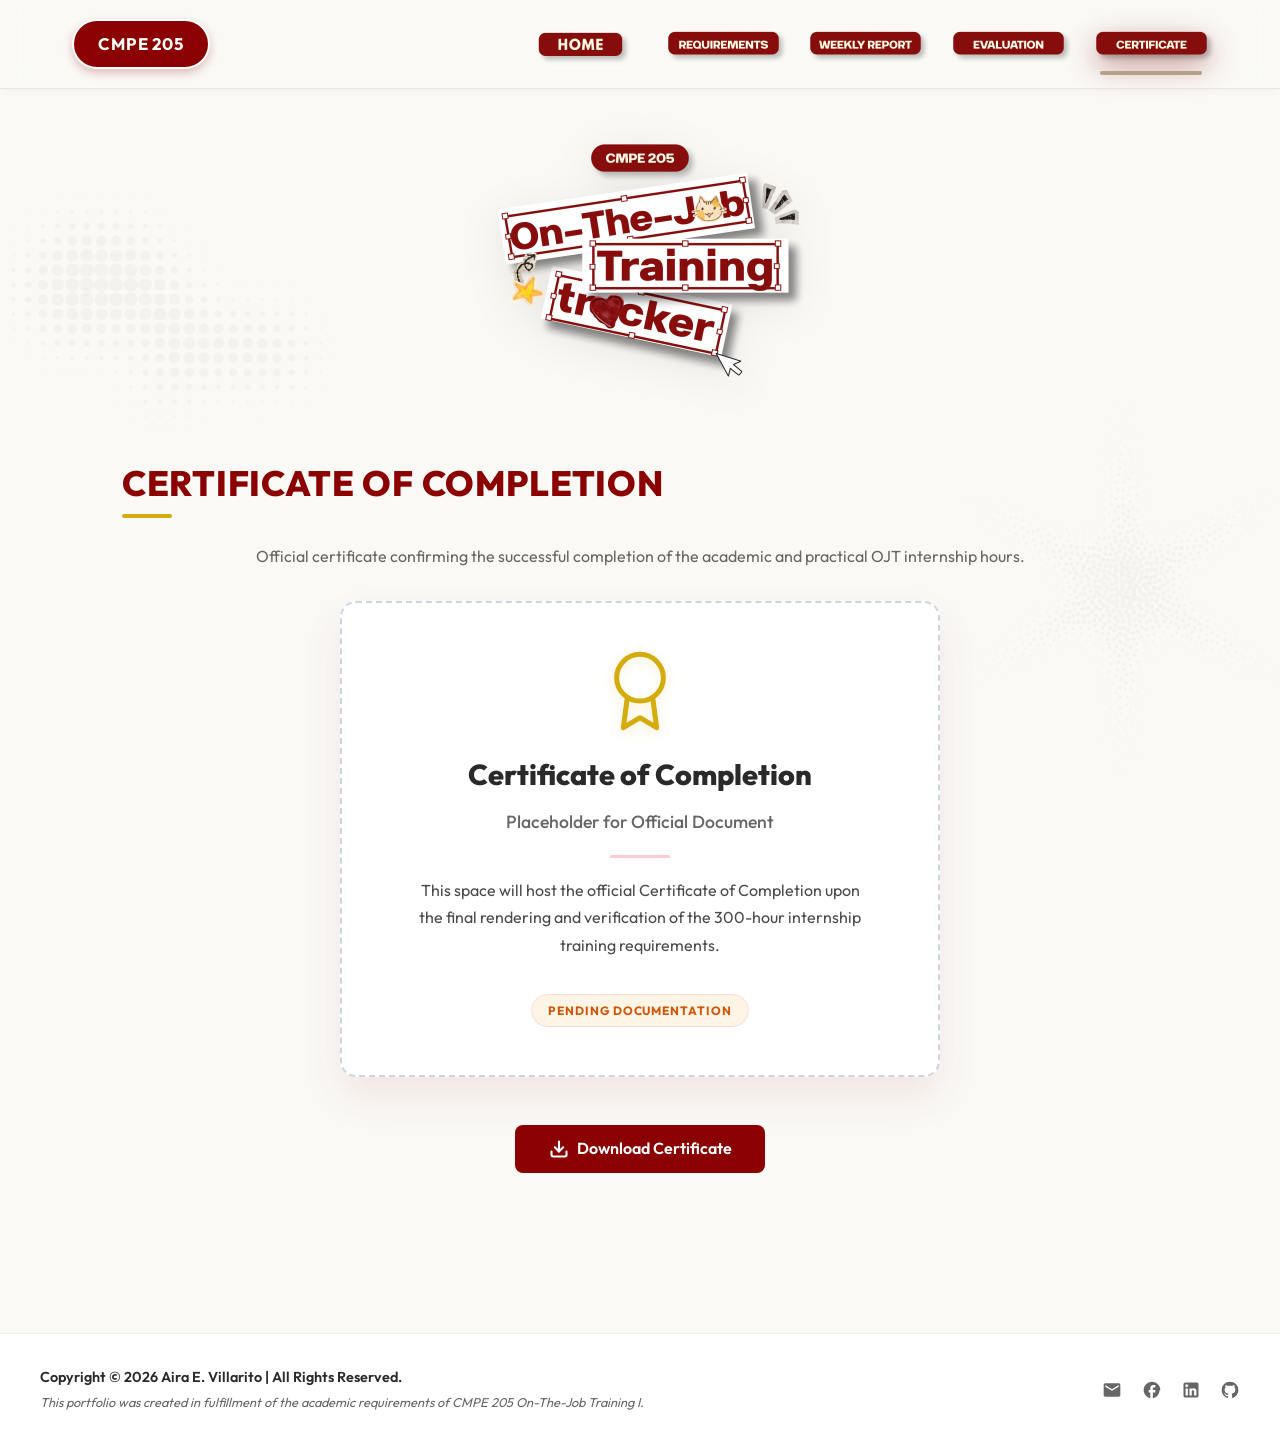
==== certificate.html @ 47a4b257 "erm what the sigma?" ====
<!DOCTYPE html>
<html lang="en">

<head>
  <meta charset="UTF-8">
  <meta name="viewport" content="width=device-width, initial-scale=1.0">
  <title>OJT Portfolio | Certificate of Completion</title>
  <meta name="description" content="Official certificate of completion for 300 hours of On-the-Job Training.">
  <link rel="stylesheet" href="style.css">
</head>

<body>

  <!-- Halftone Decorative Backgrounds -->
  <div class="bg-patterns">
    <img src="assets/glob_ht_bg.png" alt="Decorative halftone globe" class="pattern-glob">
    <img src="assets/star_ht_bg.png" alt="Decorative halftone star" class="pattern-star">
  </div>

  <!-- Header / Navigation Bar -->
  <header>
    <div class="navbar-container">
      <a href="index.html" class="cmpe-badge" id="cmpe-badge">CMPE 205</a>
      <nav class="nav-links" aria-label="Main Navigation">
        <a href="index.html" class="nav-item" id="nav-home">
          <img src="assets/home_button.png" alt="Home" class="nav-btn-img">
        </a>
        <a href="requirements.html" class="nav-item" id="nav-requirements">
          <img src="assets/requirements_button.png" alt="Requirements" class="nav-btn-img">
        </a>
        <a href="weekly-report.html" class="nav-item" id="nav-weekly">
          <img src="assets/weekly_report_button.png" alt="Weekly Report" class="nav-btn-img">
        </a>
        <a href="evaluation.html" class="nav-item" id="nav-evaluation">
          <img src="assets/evaluation_button.png" alt="Evaluation" class="nav-btn-img">
        </a>
        <a href="certificate.html" class="nav-item active" id="nav-certificate">
          <img src="assets/certificate_button.png" alt="Certificate" class="nav-btn-img">
        </a>
      </nav>
    </div>
  </header>

  <!-- Main Content -->
  <main>

    <div class="title-section">
      <img src="assets/logo.png" alt="On-The-Job Training Tracker" class="logo-img">
    </div>

    <!-- Certificate Section -->
    <section class="reveal">
      <h2 class="section-title">Certificate of Completion</h2>
      <p style="color: var(--color-text-muted); margin-bottom: 2rem; text-align: center;">
        Official certificate confirming the successful completion of the academic and practical OJT internship hours.
      </p>

      <div class="certificate-container">

        <!-- Certificate Image Placeholder Card -->
        <div class="certificate-placeholder-card reveal reveal-delay-1">
          <div class="cert-placeholder-content">
            <svg viewBox="0 0 24 24" fill="none" stroke="currentColor" stroke-width="1.5" stroke-linecap="round" stroke-linejoin="round" class="cert-placeholder-icon">
              <circle cx="12" cy="8" r="7"></circle>
              <polyline points="8.21 13.89 7 23 12 20 17 23 15.79 13.88"></polyline>
            </svg>
            <h3 class="cert-placeholder-title">Certificate of Completion</h3>
            <p class="cert-placeholder-subtitle">Placeholder for Official Document</p>
            <div class="cert-placeholder-divider"></div>
            <p class="cert-placeholder-desc">
              This space will host the official Certificate of Completion upon the final rendering and verification of the 300-hour internship training requirements.
            </p>
            <span class="cert-placeholder-badge">PENDING DOCUMENTATION</span>
          </div>
        </div>

        <!-- Download Action -->
        <a href="#" class="req-action-btn reveal reveal-delay-2"
          style="max-width: 250px; width: 100%; margin-top: 1rem;"
          id="download-certificate-btn">
          <svg viewBox="0 0 24 24" fill="none" stroke="currentColor" stroke-width="2.5" stroke-linecap="round"
            stroke-linejoin="round" style="width: 20px; height: 20px;">
            <path d="M21 15v4a2 2 0 0 1-2 2H5a2 2 0 0 1-2-2v-4"></path>
            <polyline points="7 10 12 15 17 10"></polyline>
            <line x1="12" y1="15" x2="12" y2="3"></line>
          </svg>
          <span>Download Certificate</span>
        </a>

      </div>
    </section>

  </main>

  <!-- Footer Section -->
  <footer>
    <div class="footer-content">
      <div class="footer-text">
        <p class="footer-copyright">Copyright © 2026 Aira E. Villarito | All Rights Reserved.</p>
        <p class="footer-subtext">This portfolio was created in fulfillment of the academic requirements of CMPE 205
          On-The-Job Training I.</p>
      </div>
      <div class="footer-socials">
        <!-- Gmail -->
        <a href="mailto:aira.villarito@gmail.com" class="social-link" aria-label="Gmail">
          <svg viewBox="0 0 24 24">
            <path
              d="M20 4H4c-1.1 0-2 .9-2 2v12c0 1.1.9 2 2 2h16c1.1 0 2-.9 2-2V6c0-1.1-.9-2-2-2zm0 4l-8 5-8-5V6l8 5 8-5v2z" />
          </svg>
        </a>
        <!-- Facebook -->
        <a href="https://www.facebook.com/airavillarito21/" target="_blank" rel="noopener noreferrer" class="social-link"
          aria-label="Facebook">
          <svg viewBox="0 0 24 24">
            <path
              d="M22 12c0-5.52-4.48-10-10-10S2 6.48 2 12c0 4.84 3.44 8.87 8 9.8V15H8v-3h2V9.5C10 7.57 11.57 6 13.5 6H16v3h-2c-.55 0-1 .45-1 1v2h3v3h-3v6.95c4.56-.93 8-4.96 8-9.75z" />
          </svg>
        </a>
        <!-- LinkedIn -->
        <a href="https://linkedin.com/in/aira-villarito" target="_blank" rel="noopener noreferrer" class="social-link"
          aria-label="LinkedIn">
          <svg viewBox="0 0 24 24">
            <path
              d="M19 3a2 2 0 0 1 2 2v14a2 2 0 0 1-2 2H5a2 2 0 0 1-2-2V5a2 2 0 0 1 2-2h14m-.5 15.5v-5.3a3.26 3.26 0 0 0-3.26-3.26c-.85 0-1.84.52-2.32 1.3v-1.11h-2.79v8.37h2.79v-4.93c0-.77.62-1.4 1.39-1.4a1.4 1.4 0 0 1 1.4 1.4v4.93h2.79M6.88 8.56a1.68 1.68 0 0 0 1.68-1.68c0-.93-.75-1.69-1.68-1.69a1.69 1.69 0 0 0-1.69 1.69c0 .93.76 1.68 1.69 1.68m1.39 9.94v-8.37H5.5v8.37h2.77z" />
          </svg>
        </a>
        <!-- GitHub -->
        <a href="https://github.com/ventyunquarters" target="_blank" rel="noopener noreferrer" class="social-link" aria-label="GitHub">
          <svg viewBox="0 0 24 24">
            <path
              d="M12 2A10 10 0 0 0 2 12c0 4.42 2.87 8.17 6.84 9.5.5.08.66-.23.66-.5v-1.69c-2.77.6-3.36-1.34-3.36-1.34-.46-1.16-1.11-1.47-1.11-1.47-.9-.62.07-.6.07-.6 1 .07 1.53 1.03 1.53 1.03.9 1.52 2.34 1.07 2.91.83.1-.65.35-1.09.63-1.34-2.22-.25-4.55-1.11-4.55-4.92 0-1.11.38-2 1.03-2.71-.1-.25-.45-1.29.1-2.64 0 0 .84-.27 2.75 1.02.79-.22 1.65-.33 2.5-.33.85 0 1.71.11 2.5.33 1.91-1.29 2.75-1.02 2.75-1.02.55 1.35.2 2.39.1 2.64.65.71 1.03 1.6 1.03 2.71 0 3.82-2.34 4.66-4.57 4.91.36.31.69.92.69 1.85V21c0 .27.16.59.67.5C19.14 20.16 22 16.42 22 12A10 10 0 0 0 12 2z" />
          </svg>
        </a>
      </div>
    </div>
  </footer>

  <script src="script.js"></script>
</body>

</html>
---- style.css ----
/* ==========================================================================
   DESIGN SYSTEM & CUSTOM STYLES: OJT PORTFOLIO
   ========================================================================== */

/* Import Google Font */
@import url('https://fonts.googleapis.com/css2?family=Outfit:wght@300;400;500;600;700;800&display=swap');

/* CSS Variables */
:root {
  --font-primary: 'Outfit', sans-serif;

  /* Theme Colors */
  --color-primary: #8b0000;
  /* Maroon from button assets */
  --color-primary-dark: #660000;
  /* Darker maroon for hover/active */
  --color-primary-light: #ffcccc;
  /* Light maroon for highlights */
  --color-accent: #d4ac0d;
  /* Gold accent from the stars */
  --color-bg-light: #faf9f6;
  /* Premium off-white background */
  --color-bg-white: #ffffff;
  --color-text-dark: #2a2a2a;
  --color-text-muted: #666666;
  --color-border: #e2e8f0;

  /* Nav Button Custom Palette */
  --color-nav-bg: #801010;
  --color-nav-hover: #9c1414;
  --color-nav-underline: #b5a089;
  --color-nav-active-bg: rgba(128, 16, 16, 0.09);
  --color-nav-hover-bg: rgba(128, 16, 16, 0.04);

  /* Animations & Transitions */
  --transition-smooth: all 0.4s cubic-bezier(0.16, 1, 0.3, 1);
  --shadow-sm: 0 2px 8px rgba(0, 0, 0, 0.04);
  --shadow-md: 0 10px 30px rgba(0, 0, 0, 0.06);
  --shadow-lg: 0 20px 40px rgba(139, 0, 0, 0.08);
  --shadow-pdf: 0 15px 35px rgba(0, 0, 0, 0.1), 0 5px 15px rgba(0, 0, 0, 0.06);
}

/* Reset */
* {
  box-sizing: border-box;
  margin: 0;
  padding: 0;
}

html {
  scroll-behavior: smooth;
  font-size: 16px;
}

body {
  font-family: var(--font-primary);
  background-color: var(--color-bg-light);
  color: var(--color-text-dark);
  line-height: 1.6;
  overflow-x: hidden;
  position: relative;
  min-height: 100vh;
  display: flex;
  flex-direction: column;
}

/* Halftone Background Patterns */
.bg-patterns {
  position: fixed;
  top: 0;
  left: 0;
  width: 100%;
  height: 100%;
  pointer-events: none;
  z-index: -1;
  overflow: hidden;
}

.pattern-glob {
  position: absolute;
  top: 10%;
  left: -5%;
  width: 35%;
  max-width: 500px;
  opacity: 0.08;
  animation: slow-rotate 60s linear infinite;
}

.pattern-star {
  position: absolute;
  bottom: 10%;
  right: -5%;
  width: 35%;
  max-width: 500px;
  opacity: 0.08;
  animation: float-slow 15s ease-in-out infinite alternate;
}

/* Header & Navigation */
header {
  position: sticky;
  top: 0;
  z-index: 100;
  width: 100%;
  background: rgba(250, 249, 246, 0.85);
  backdrop-filter: blur(12px);
  -webkit-backdrop-filter: blur(12px);
  border-bottom: 1px solid rgba(139, 0, 0, 0.08);
  box-shadow: var(--shadow-sm);
}

.navbar-container {
  max-width: 1200px;
  margin: 0 auto;
  padding: 1.2rem 2rem;
  display: flex;
  justify-content: space-between;
  align-items: center;
}

/* CMPE 205 Badge */
.cmpe-badge {
  background-color: var(--color-primary);
  color: var(--color-bg-white);
  padding: 0.6rem 1.5rem;
  border-radius: 50px;
  font-weight: 700;
  font-size: 1.05rem;
  letter-spacing: 0.05em;
  box-shadow: 0 4px 10px rgba(139, 0, 0, 0.25);
  border: 2px solid var(--color-bg-white);
  text-decoration: none;
  transition: var(--transition-smooth);
}

.cmpe-badge:hover {
  transform: translateY(-2px);
  box-shadow: 0 6px 15px rgba(139, 0, 0, 0.35);
  background-color: var(--color-primary-dark);
}

/* Nav Links */
.nav-links {
  display: flex;
  gap: 1.8rem;
  align-items: center;
}

.nav-item {
  position: relative;
  display: inline-flex;
  align-items: center;
  justify-content: center;
  padding: 0.2rem 0.4rem;
  border-radius: 50px;
  background-color: transparent;
  transition: var(--transition-smooth);
  text-decoration: none;
  overflow: visible;
}

.nav-btn-img {
  height: 75px;
  /* Enlarge the button asset significantly */
  margin: -18px -12px;
  /* Pull margins inward to offset the transparent padding of the PNG */
  width: auto;
  display: block;
  transition: var(--transition-smooth);
}

.nav-item:hover {
  background-color: transparent;
  transform: translateY(-2px);
}

.nav-item:hover .nav-btn-img,
.nav-item.active .nav-btn-img {
  filter: drop-shadow(0 10px 15px rgba(128, 16, 16, 0.45));
}

/* Active Page State */
.nav-item.active {
  background-color: transparent;
}

/* Underline indicator for active/hover states */
.nav-item::after {
  content: '';
  position: absolute;
  bottom: -8px;
  left: 5%;
  width: 90%;
  height: 4px;
  background-color: var(--color-nav-underline);
  border-radius: 2px;
  transform: scaleX(0);
  transform-origin: center;
  transition: var(--transition-smooth);
}

.nav-item:hover::after,
.nav-item.active::after {
  transform: scaleX(1);
}

/* Main Container */
main {
  flex: 1;
  max-width: 1100px;
  width: 100%;
  margin: 0 auto;
  padding: 2.5rem 2rem 5rem 2rem;
}

/* Title Section (Logo Below Navbar) */
.title-section {
  text-align: center;
  margin-bottom: 3.5rem;
  display: flex;
  flex-direction: column;
  align-items: center;
  justify-content: center;
}

.logo-img {
  max-width: 480px;
  width: 100%;
  height: auto;
  object-fit: contain;
  filter: drop-shadow(0 10px 20px rgba(0, 0, 0, 0.08));
  animation: fadeInUp 1.2s cubic-bezier(0.16, 1, 0.3, 1);
}

/* Section Common Styling */
section {
  margin-bottom: 5rem;
  position: relative;
}

.section-title {
  font-size: 2.2rem;
  font-weight: 800;
  color: var(--color-primary);
  text-transform: uppercase;
  margin-bottom: 2rem;
  position: relative;
  display: inline-block;
  letter-spacing: 0.02em;
}

.section-title::after {
  content: '';
  position: absolute;
  left: 0;
  bottom: -6px;
  width: 50px;
  height: 4px;
  background-color: var(--color-accent);
  border-radius: 2px;
}

/* Profile / About Layout */
.profile-container {
  display: grid;
  grid-template-columns: 280px 1fr 280px;
  gap: 2.5rem;
  align-items: start;
}

/* Profile Photo Frame */
.profile-photo-wrapper {
  background-color: var(--color-bg-white);
  padding: 0.6rem;
  border-radius: 12px;
  box-shadow: var(--shadow-md);
  border: 1px solid var(--color-border);
  transition: var(--transition-smooth);
  overflow: hidden;
}

.profile-photo-wrapper:hover {
  transform: translateY(-5px);
  box-shadow: var(--shadow-lg);
}

.profile-photo {
  width: 100%;
  height: 320px;
  object-fit: cover;
  border-radius: 8px;
  display: block;
}

.profile-placeholder-avatar {
  width: 100%;
  height: 320px;
  border-radius: 8px;
  background: linear-gradient(135deg, var(--color-primary-light), #f0f0f0);
  display: flex;
  flex-direction: column;
  align-items: center;
  justify-content: center;
  color: var(--color-primary);
  text-align: center;
  padding: 1rem;
}

.profile-placeholder-avatar svg {
  width: 70px;
  height: 70px;
  margin-bottom: 1rem;
  opacity: 0.7;
}

/* Profile Content */
.profile-bio {
  display: flex;
  flex-direction: column;
  justify-content: center;
}

.profile-name {
  font-size: 2.2rem;
  font-weight: 800;
  color: var(--color-text-dark);
  line-height: 1.2;
}

.profile-title {
  font-size: 1.1rem;
  font-style: italic;
  color: var(--color-text-muted);
  margin-top: 0.3rem;
  margin-bottom: 1.5rem;
  display: flex;
  gap: 0.5rem;
  align-items: center;
}

.profile-title .highlight {
  color: var(--color-primary);
  font-weight: 600;
}

.profile-desc {
  font-size: 1.1rem;
  color: #4a4a4a;
  line-height: 1.8;
}

/* ID Badge / Lanyard */
.id-lanyard-wrapper {
  position: relative;
  display: flex;
  justify-content: center;
  align-items: flex-end;
  width: 280px;
  height: 420px;
}

.id-img {
  position: absolute;
  top: -580px;
  /* Shifted significantly higher to align lanyard top with navbar bottom */
  left: -20px;
  /* Position card and lanyard relative to wrapper */
  width: 630px;
  /* Enlarged significantly as requested */
  max-width: none;
  height: auto;
  object-fit: contain;
  filter: drop-shadow(0 15px 25px rgba(0, 0, 0, 0.15));
  animation: float-badge 6s ease-in-out infinite;
  transition: var(--transition-smooth);
}

.id-img:hover {
  animation-play-state: paused;
  transform: scale(1.05) rotate(2deg);
  filter: drop-shadow(0 20px 35px rgba(139, 0, 0, 0.25));
}

/* Company Profile Section */
.company-container {
  display: flex;
  flex-direction: column;
  align-items: center;
  justify-content: center;
  padding: 2rem 0;
}

/* 3D PDF Document Placeholder */
.pdf-placeholder-card {
  width: 260px;
  height: 360px;
  background-color: var(--color-bg-white);
  border-radius: 8px 16px 16px 8px;
  /* mimicking book fold on right */
  box-shadow: var(--shadow-pdf);
  position: relative;
  cursor: pointer;
  overflow: hidden;
  transition: var(--transition-smooth);
  display: flex;
  flex-direction: column;
  border: 1px solid rgba(0, 0, 0, 0.08);
  border-left: 5px solid var(--color-primary);
  /* Spine look */
}

.pdf-placeholder-card::before {
  /* Book page effect on right side */
  content: '';
  position: absolute;
  right: 0;
  top: 0;
  bottom: 0;
  width: 4px;
  background: linear-gradient(to left, rgba(0, 0, 0, 0.05), transparent);
}

.pdf-placeholder-card:hover {
  transform: translateY(-12px) rotate(-1deg);
  box-shadow: 0 25px 50px rgba(139, 0, 0, 0.15), 0 10px 25px rgba(0, 0, 0, 0.1);
}

.pdf-header-bar {
  background-color: #f8f9fa;
  padding: 0.6rem 1rem;
  border-bottom: 1px solid var(--color-border);
  display: flex;
  justify-content: space-between;
  align-items: center;
}

.pdf-icon-badge {
  background-color: #e74c3c;
  color: var(--color-bg-white);
  font-size: 0.65rem;
  font-weight: 800;
  padding: 2px 6px;
  border-radius: 3px;
  letter-spacing: 0.05em;
}

.pdf-dots {
  display: flex;
  gap: 4px;
}

.pdf-dot {
  width: 6px;
  height: 6px;
  border-radius: 50%;
  background-color: #cbd5e1;
}

/* PDF Preview Content */
.pdf-content-preview {
  flex: 1;
  padding: 1.5rem;
  display: flex;
  flex-direction: column;
  gap: 1.2rem;
  position: relative;
  background: linear-gradient(180deg, var(--color-bg-white) 70%, #fafafa 100%);
}

.pdf-preview-title {
  font-size: 1.2rem;
  font-weight: 800;
  color: var(--color-primary);
  line-height: 1.3;
  margin-top: 0.5rem;
  text-align: center;
  border-bottom: 2px dashed var(--color-border);
  padding-bottom: 1rem;
}

.pdf-skeleton-lines {
  display: flex;
  flex-direction: column;
  gap: 0.6rem;
}

.skeleton-line {
  height: 8px;
  background-color: #f1f5f9;
  border-radius: 4px;
  width: 100%;
}

.skeleton-line.short {
  width: 60%;
}

.skeleton-line.medium {
  width: 85%;
}

.pdf-preview-graphic {
  flex: 1;
  border: 1px dashed var(--color-border);
  border-radius: 6px;
  background-color: #f8fafc;
  display: flex;
  align-items: center;
  justify-content: center;
  color: var(--color-text-muted);
  opacity: 0.6;
}

.pdf-preview-graphic svg {
  width: 40px;
  height: 40px;
  stroke-width: 1.5;
}

/* Download Overlay */
.pdf-download-overlay {
  position: absolute;
  top: 0;
  left: 0;
  width: 100%;
  height: 100%;
  background: rgba(139, 0, 0, 0.9);
  display: flex;
  flex-direction: column;
  align-items: center;
  justify-content: center;
  color: var(--color-bg-white);
  opacity: 0;
  transition: var(--transition-smooth);
  backdrop-filter: blur(4px);
  -webkit-backdrop-filter: blur(4px);
}

.pdf-placeholder-card:hover .pdf-download-overlay {
  opacity: 1;
}

.pdf-download-overlay svg {
  width: 48px;
  height: 48px;
  margin-bottom: 0.8rem;
  animation: bounce-down 1.5s ease-in-out infinite;
}

.pdf-download-overlay span {
  font-weight: 700;
  font-size: 0.95rem;
  letter-spacing: 0.05em;
  text-transform: uppercase;
}

/* Requirements Page Elements */
.req-grid {
  display: grid;
  grid-template-columns: repeat(auto-fill, minmax(280px, 1fr));
  gap: 2rem;
  margin-top: 2rem;
}

.req-card {
  background-color: var(--color-bg-white);
  border-radius: 12px;
  box-shadow: var(--shadow-sm);
  border: 1px solid var(--color-border);
  padding: 1.8rem;
  display: flex;
  flex-direction: column;
  gap: 1rem;
  transition: var(--transition-smooth);
}

.req-card:hover {
  transform: translateY(-6px);
  box-shadow: var(--shadow-lg);
  border-color: var(--color-primary-light);
}

.req-status-badge {
  align-self: flex-start;
  font-size: 0.75rem;
  font-weight: 700;
  padding: 4px 10px;
  border-radius: 20px;
  text-transform: uppercase;
}

.req-status-badge.completed {
  background-color: #e8f8f5;
  color: #117a65;
}

.req-title {
  font-size: 1.25rem;
  font-weight: 700;
  color: var(--color-text-dark);
}

.req-desc {
  font-size: 0.95rem;
  color: var(--color-text-muted);
  flex-grow: 1;
}

.req-action-btn {
  display: flex;
  align-items: center;
  justify-content: center;
  gap: 0.5rem;
  background-color: var(--color-primary);
  color: var(--color-bg-white);
  text-decoration: none;
  font-weight: 600;
  padding: 0.7rem;
  border-radius: 8px;
  transition: var(--transition-smooth);
}

.req-action-btn:hover {
  background-color: var(--color-primary-dark);
}

/* Weekly Report Page Elements */
.report-grid {
  display: grid;
  grid-template-columns: repeat(3, 1fr);
  gap: 2.5rem;
  max-width: 960px;
  margin: 2rem auto 0 auto;
}

.report-card {
  background-color: var(--color-bg-white);
  border-radius: 12px;
  box-shadow: var(--shadow-sm);
  border: 1px solid var(--color-border);
  padding: 1.5rem;
  text-align: center;
  transition: var(--transition-smooth);
  cursor: pointer;
}

.report-card:hover {
  transform: translateY(-8px);
  box-shadow: var(--shadow-lg);
  border-color: var(--color-primary-light);
}

.report-icon-container {
  margin: 0.5rem auto 1.2rem auto;
  position: relative;
  width: 90px;
  height: 90px;
}

.report-icon {
  width: 100%;
  height: 100%;
  object-fit: contain;
  transition: var(--transition-smooth);
}

.report-card:hover .report-icon {
  transform: scale(1.1);
}

.report-week {
  font-size: 1.15rem;
  font-weight: 700;
  color: var(--color-text-dark);
  margin-bottom: 0.3rem;
}

.report-date {
  font-size: 0.85rem;
  color: var(--color-text-muted);
  margin-bottom: 1rem;
}

/* Evaluation Page Layout */
.evaluation-list {
  display: flex;
  flex-direction: column;
  gap: 2rem;
  margin-top: 2rem;
}

.evaluation-item {
  background-color: var(--color-bg-white);
  border-radius: 12px;
  box-shadow: var(--shadow-sm);
  border: 1px solid var(--color-border);
  padding: 2rem;
  display: grid;
  grid-template-columns: 1fr 300px;
  gap: 2rem;
  align-items: center;
  transition: var(--transition-smooth);
}

.evaluation-item:hover {
  transform: translateY(-4px);
  box-shadow: var(--shadow-md);
}

.evaluation-info h3 {
  font-size: 1.4rem;
  color: var(--color-primary);
  margin-bottom: 0.5rem;
}

.evaluation-info p {
  color: var(--color-text-muted);
}

.evaluation-score {
  background-color: #fcfbf9;
  border: 1px solid var(--color-border);
  border-radius: 8px;
  padding: 1.5rem;
  text-align: center;
}

.score-num {
  font-size: 2.8rem;
  font-weight: 800;
  color: var(--color-primary);
  line-height: 1.1;
}

.score-label {
  font-size: 0.85rem;
  color: var(--color-text-muted);
  text-transform: uppercase;
  letter-spacing: 0.05em;
  margin-top: 0.2rem;
}

/* Certificate Page Layout */
.certificate-container {
  display: flex;
  flex-direction: column;
  align-items: center;
  justify-content: center;
  gap: 2rem;
  margin-top: 2rem;
}

.certificate-frame {
  background-color: var(--color-bg-white);
  padding: 1.5rem;
  border-radius: 12px;
  box-shadow: var(--shadow-lg);
  border: 1px solid var(--color-border);
  max-width: 800px;
  width: 100%;
  position: relative;
  transition: var(--transition-smooth);
}

.certificate-frame:hover {
  transform: scale(1.01);
  box-shadow: 0 25px 50px rgba(0, 0, 0, 0.12);
}

.certificate-border {
  border: 4px double var(--color-primary);
  padding: 3rem 2rem;
  text-align: center;
  display: flex;
  flex-direction: column;
  align-items: center;
}

.cert-header {
  font-size: 0.9rem;
  letter-spacing: 0.15em;
  color: var(--color-text-muted);
  margin-bottom: 1.5rem;
  text-transform: uppercase;
}

.cert-title {
  font-size: 2.2rem;
  font-weight: 800;
  color: var(--color-primary);
  margin-bottom: 1.5rem;
  letter-spacing: 0.02em;
}

.cert-awarded {
  font-size: 1.1rem;
  font-style: italic;
  margin-bottom: 0.5rem;
}

.cert-name {
  font-size: 2.5rem;
  font-weight: 800;
  color: var(--color-text-dark);
  border-bottom: 2px solid var(--color-accent);
  padding-bottom: 0.5rem;
  margin-bottom: 1.5rem;
  display: inline-block;
}

.cert-text {
  font-size: 1.05rem;
  color: #4a4a4a;
  max-width: 550px;
  line-height: 1.8;
  margin-bottom: 3rem;
}

.cert-signatures {
  width: 100%;
  display: flex;
  justify-content: space-around;
  margin-top: 1rem;
}

.sig-block {
  display: flex;
  flex-direction: column;
  align-items: center;
}

.sig-line {
  width: 150px;
  height: 1px;
  background-color: var(--color-text-dark);
  margin-bottom: 0.5rem;
}

.sig-name {
  font-weight: 700;
  font-size: 0.9rem;
}

.sig-title {
  font-size: 0.75rem;
  color: var(--color-text-muted);
}

.cert-stamp {
  position: absolute;
  right: 10%;
  bottom: 12%;
  opacity: 0.15;
}

.cert-stamp svg {
  width: 100px;
  height: 100px;
}

/* Footer Section */
footer {
  background-color: var(--color-bg-white);
  border-top: 1px solid rgba(139, 0, 0, 0.08);
  padding: 2rem;
  margin-top: auto;
}

.footer-content {
  max-width: 1200px;
  margin: 0 auto;
  display: flex;
  justify-content: space-between;
  align-items: center;
  gap: 1.5rem;
}

.footer-text {
  font-size: 0.9rem;
  color: var(--color-text-muted);
}

.footer-copyright {
  font-weight: 600;
  color: var(--color-text-dark);
  margin-bottom: 0.2rem;
}

.footer-subtext {
  font-style: italic;
  font-size: 0.8rem;
}

.footer-socials {
  display: flex;
  gap: 1.2rem;
}

.social-link {
  color: var(--color-text-muted);
  transition: var(--transition-smooth);
  display: flex;
  align-items: center;
  justify-content: center;
}

.social-link svg {
  width: 20px;
  height: 20px;
  fill: currentColor;
}

.social-link:hover {
  color: var(--color-primary);
  transform: translateY(-2px);
}

/* ==========================================================================
   ANIMATIONS & SCROLL REVEALS
   ========================================================================== */

/* Keyframe Animations */
@keyframes fadeInUp {
  from {
    opacity: 0;
    transform: translateY(30px);
  }

  to {
    opacity: 1;
    transform: translateY(0);
  }
}

@keyframes float-badge {
  0% {
    transform: translateY(0px) rotate(0deg);
  }

  50% {
    transform: translateY(-12px) rotate(1.5deg);
  }

  100% {
    transform: translateY(0px) rotate(0deg);
  }
}

@keyframes float-slow {
  0% {
    transform: translateY(0px) scale(1);
  }

  100% {
    transform: translateY(-20px) scale(1.05);
  }
}

@keyframes slow-rotate {
  from {
    transform: rotate(0deg);
  }

  to {
    transform: rotate(360deg);
  }
}

@keyframes bounce-down {

  0%,
  100% {
    transform: translateY(0);
  }

  50% {
    transform: translateY(8px);
  }
}

/* Scroll Reveal Classes */
.reveal {
  opacity: 0;
  transform: translateY(40px);
  transition: opacity 0.8s ease, transform 0.8s cubic-bezier(0.16, 1, 0.3, 1);
}

.reveal.revealed {
  opacity: 1;
  transform: translateY(0);
}

.reveal-delay-1 {
  transition-delay: 0.15s;
}

.reveal-delay-2 {
  transition-delay: 0.3s;
}

.reveal-delay-3 {
  transition-delay: 0.45s;
}

/* ==========================================================================
   RESPONSIVE DESIGN (MEDIA QUERIES)
   ========================================================================== */

@media (max-width: 1024px) {
  .profile-container {
    grid-template-columns: 240px 1fr;
    gap: 2rem;
  }

  .id-lanyard-wrapper {
    grid-column: span 2;
    justify-content: center;
    margin-top: 2rem;
    height: auto;
    width: auto;
  }

  .id-img {
    position: relative;
    bottom: auto;
    left: auto;
    width: 100%;
    max-width: 320px;
    height: auto;
  }
}

@media (max-width: 768px) {
  html {
    font-size: 15px;
  }

  .report-grid {
    grid-template-columns: repeat(2, 1fr);
    gap: 2rem;
  }

  .navbar-container {
    flex-direction: column;
    gap: 1.2rem;
    padding: 1.2rem;
  }

  .nav-links {
    flex-wrap: wrap;
    justify-content: center;
    gap: 1.2rem;
  }

  .nav-item {
    padding: 0.3rem 0.4rem;
  }

  .nav-btn-img {
    height: 28px;
  }

  .logo-img {
    max-width: 320px;
  }

  .profile-container {
    grid-template-columns: 1fr;
    gap: 2rem;
    text-align: center;
  }

  .profile-photo-wrapper {
    max-width: 260px;
    margin: 0 auto;
  }

  .profile-photo,
  .profile-placeholder-avatar {
    height: 280px;
  }

  .profile-title {
    justify-content: center;
    flex-wrap: wrap;
  }

  .id-lanyard-wrapper {
    grid-column: span 1;
    height: auto;
    width: auto;
  }

  .footer-content {
    flex-direction: column;
    text-align: center;
  }
}

@media (max-width: 480px) {
  .report-grid {
    grid-template-columns: 1fr;
    gap: 1.5rem;
  }

  .nav-links {
    gap: 0.8rem;
  }

  .nav-item {
    padding: 0.2rem 0.3rem;
  }

  .nav-btn-img {
    height: 22px;
  }

  .section-title {
    font-size: 1.8rem;
  }

  .pdf-placeholder-card {
    width: 220px;
    height: 300px;
  }
}

/* Interactive 2D Cardboard Box & Manila Folder Preview Widget */
.report-preview-overlay {
  position: fixed;
  bottom: 30px;
  right: 30px;
  width: 340px;
  height: 420px;
  z-index: 1000;
  pointer-events: none;
  opacity: 0;
  transform: translateY(50px) scale(0.95);
  transition: opacity 0.4s ease, transform 0.4s cubic-bezier(0.16, 1, 0.3, 1);
}

.report-preview-overlay.visible {
  opacity: 1;
  pointer-events: all;
  transform: translateY(0) scale(1);
}

.preview-widget {
  position: relative;
  width: 100%;
  height: 100%;
}

/* Close Button */
.preview-close-btn {
  position: absolute;
  top: 0px;
  right: 0px;
  width: 32px;
  height: 32px;
  border-radius: 50%;
  background-color: var(--color-primary);
  color: var(--color-bg-white);
  border: 2px solid var(--color-bg-white);
  font-size: 20px;
  font-weight: 700;
  cursor: pointer;
  z-index: 20;
  display: flex;
  align-items: center;
  justify-content: center;
  box-shadow: var(--shadow-md);
  transition: var(--transition-smooth);
}

.preview-close-btn:hover {
  background-color: var(--color-primary-dark);
  transform: scale(1.1);
}

/* Cardboard Box (Outer layers) */
.box-back-wall {
  position: absolute;
  bottom: 31.4px; /* Shifted up by skew height (80px * tan(15deg)) to align with back corner */
  left: 45px; /* Trimmed to start behind the folder's left edge */
  width: 300px; /* Adjusted to end at the back-right corner of 345px */
  height: 160px;
  background: linear-gradient(180deg, #b07e50, #98653a);
  border-radius: 4px;
  box-shadow: inset 0 -10px 20px rgba(0,0,0,0.2);
  z-index: 1;
}

.box-back-side {
  display: none; /* Merged into box-back-wall for clean horizontal back edge */
}

.box-body-side {
  position: absolute;
  bottom: 10px;
  left: 265px;
  width: 80px;
  height: 160px;
  background-color: #b59975;
  transform: skewY(-15deg);
  transform-origin: left bottom;
  z-index: 4; /* front of folder */
  border-radius: 0 0 4px 0;
  box-shadow: 2px 2px 5px rgba(0, 0, 0, 0.15);
}

.box-body-front {
  position: absolute;
  bottom: 10px;
  left: 25px;
  width: 240px;
  height: 160px;
  background: linear-gradient(185deg, #c69466, #ad7a4d);
  border-radius: 4px 0 0 4px;
  box-shadow: inset 0 2px 4px rgba(255, 255, 255, 0.25), 0 5px 15px rgba(0, 0, 0, 0.2);
  display: flex;
  flex-direction: column;
  align-items: center;
  justify-content: flex-start;
  padding-top: 20px;
  border-left: 1px solid #9e6d40;
  border-bottom: 1px solid #9e6d40;
  z-index: 4; /* front of folder */
}

.box-body-front .body-handle {
  position: absolute;
  top: 20px;
  left: 50%;
  transform: translateX(-50%);
  width: 52px;
  height: 14px;
  background-color: #4a3319;
  border-radius: 7px;
  box-shadow: inset 0 2px 4px rgba(0, 0, 0, 0.4);
}

.box-body-front .box-label {
  position: absolute;
  top: 58px;
  left: 50%;
  transform: translateX(-50%) rotate(-1.5deg);
  background-color: #faf8f5;
  border: 2px solid var(--color-primary);
  border-radius: 3px;
  padding: 4px 10px;
  display: flex;
  flex-direction: column;
  align-items: center;
  justify-content: center;
  box-shadow: 0 4px 8px rgba(0, 0, 0, 0.08);
}

.box-body-front .box-label-title {
  font-size: 0.7rem;
  font-weight: 800;
  color: var(--color-primary);
  letter-spacing: 0.08em;
  line-height: 1;
}

.box-body-front .box-label-sub {
  font-size: 0.55rem;
  font-weight: 600;
  color: var(--color-text-muted);
  margin-top: 2px;
}

/* Manila File Folder - Sized prominently to protrude above the open box */
.preview-folder-wrapper {
  position: absolute;
  bottom: 25px;
  left: 45px; /* Scooched to the right to prevent overflowing the left edge of the box */
  width: 260px;
  height: 270px;
  z-index: 3;
  transform: translateY(210px); /* Hidden deep inside the box body when closed */
  transition: transform 0.6s cubic-bezier(0.16, 1, 0.3, 1);
}

/* Slide out animation when visible - protrudes nicely to the top */
.report-preview-overlay.visible .preview-folder-wrapper {
  transform: translateY(-120px); /* Protrudes high above the box rim */
}

/* Hover effect on folder - pop up more and light shadow */
.preview-folder-wrapper:hover {
  transform: translateY(-135px) scale(1.02);
}

.file-folder {
  position: relative;
  width: 100%;
  height: 100%;
}

.folder-back {
  position: absolute;
  bottom: 0;
  left: 0;
  width: 100%;
  height: 100%;
  background-color: #e9c46a;
  border-radius: 8px 30px 8px 8px;
  border: 1px solid #d4b055;
  z-index: 1;
}

.folder-front {
  position: absolute;
  bottom: 0;
  left: 0;
  width: 100%;
  height: 78%;
  background-color: #f4a261;
  border-radius: 6px;
  border: 1px solid #df8b49;
  box-shadow: 0 -4px 12px rgba(0, 0, 0, 0.12), inset 0 2px 2px rgba(255, 255, 255, 0.25);
  z-index: 3;
}

/* Mini Document Sheet Inside folder */
.document-sheet {
  position: absolute;
  bottom: 12px;
  left: 12px;
  width: 236px;
  height: 242px;
  background-color: var(--color-bg-white);
  border: 1px solid #cbd5e1;
  box-shadow: 0 4px 10px rgba(0, 0, 0, 0.1);
  border-radius: 2px;
  z-index: 2;
  overflow: hidden;
  padding: 8px;
}

/* Mini Document Content Formatting */
.mini-doc-container {
  display: flex;
  flex-direction: column;
  height: 100%;
  font-family: var(--font-primary);
  font-size: 0.54rem;
  color: var(--color-text-dark);
}

.mini-doc-header {
  display: flex;
  justify-content: space-between;
  align-items: center;
  border-bottom: 1px solid var(--color-primary-light);
  padding-bottom: 3px;
  margin-bottom: 6px;
}

.mini-pup-logo {
  font-weight: 800;
  color: #801010;
  letter-spacing: 0.05em;
  font-size: 0.58rem;
}

.mini-doc-dept {
  font-size: 0.45rem;
  color: var(--color-text-muted);
  font-weight: 600;
}

.mini-doc-body {
  display: flex;
  flex-direction: column;
  gap: 4px;
  flex-grow: 1;
}

.mini-doc-report-title {
  font-size: 0.62rem;
  font-weight: 800;
  text-align: center;
  margin: 2px 0;
  color: #801010;
}

.mini-doc-meta-field {
  line-height: 1.2;
}

.mini-doc-week-badge {
  background-color: #801010;
  color: #fff;
  align-self: center;
  font-size: 0.52rem;
  font-weight: 700;
  padding: 2px 8px;
  border-radius: 2px;
  margin: 3px 0;
}

/* Mini Document Table Grid representation */
.mini-doc-table {
  border: 1px solid var(--color-border);
  display: flex;
  flex-direction: column;
  margin-top: 4px;
  border-radius: 2px;
  overflow: hidden;
}

.mini-table-row {
  display: grid;
  grid-template-columns: 55px 1fr;
  border-bottom: 1px solid var(--color-border);
}

.mini-table-row:last-child {
  border-bottom: none;
}

.mini-table-header {
  background-color: #f1f5f9;
  font-weight: 700;
}

.mini-table-cell {
  padding: 3px 5px;
  white-space: nowrap;
  overflow: hidden;
  text-overflow: ellipsis;
  border-right: 1px solid var(--color-border);
}

.mini-table-cell:last-child {
  border-right: none;
}

.mini-hl-row {
  background-color: #fef9c3;
  /* Yellow activities highlight like in screenshot */
}

.date-text {
  font-weight: 600;
}

.text-bold {
  font-weight: 700;
}

.mini-doc-signatures {
  display: flex;
  justify-content: space-between;
  margin-top: auto;
  border-top: 1px dashed var(--color-border);
  padding-top: 4px;
}

.mini-sig-line {
  font-size: 0.45rem;
  color: var(--color-text-muted);
}

/* Folder Hover Download Overlay */
.folder-hover-overlay {
  position: absolute;
  top: 0;
  left: 0;
  width: 100%;
  height: 100%;
  background-color: rgba(128, 16, 16, 0.92);
  border-radius: 8px 30px 8px 8px;
  z-index: 10;
  display: flex;
  flex-direction: column;
  align-items: center;
  justify-content: center;
  color: var(--color-bg-white);
  gap: 10px;
  opacity: 0;
  transition: opacity 0.3s ease;
  pointer-events: none;
}

/* When wrapper hovered, display download overlay */
.preview-folder-wrapper:hover .folder-hover-overlay {
  opacity: 1;
}

.folder-hover-overlay .download-icon {
  width: 48px;
  height: 48px;
  stroke: var(--color-bg-white);
  animation: bounce-icon 1.5s infinite;
}

.folder-hover-overlay span {
  font-size: 0.85rem;
  font-weight: 700;
  letter-spacing: 0.05em;
  text-transform: uppercase;
  cursor: pointer;
  text-align: center;
  max-width: 90%;
}

@keyframes bounce-icon {

  0%,
  100% {
    transform: translateY(0);
  }

  50% {
    transform: translateY(-6px);
  }
}

/* Card 3D CSS Cardboard Box */
.css-cardboard-box {
  position: relative;
  width: 90px;
  height: 75px;
  margin: 0 auto;
}

.css-cardboard-box .box-lid {
  position: absolute;
  top: 5px;
  left: 0;
  width: 94px;
  height: 25px;
  z-index: 2;
  transition: transform 0.3s cubic-bezier(0.25, 0.8, 0.25, 1);
}

/* Lift cover lid slightly on card hover */
.report-card:hover .css-cardboard-box .box-lid {
  transform: translateY(-8px) rotate(-1.5deg);
}

.css-cardboard-box .lid-front {
  position: absolute;
  left: 0;
  bottom: 0;
  width: 66px;
  height: 12px;
  background-color: #dfc29d;
  box-shadow: 0 1px 2px rgba(0, 0, 0, 0.15);
  border-radius: 1px 0 0 1px;
}

.css-cardboard-box .lid-side {
  position: absolute;
  left: 66px;
  bottom: 0;
  width: 25px;
  height: 12px;
  background-color: #c4a682;
  transform: skewY(-15deg);
  transform-origin: left bottom;
  border-radius: 0 1px 1px 0;
}

.css-cardboard-box .lid-top {
  position: absolute;
  left: 0;
  bottom: 12px;
  width: 66px;
  height: 8px;
  background-color: #ecd5b6;
  transform: skewX(-40deg);
  transform-origin: left bottom;
}

.css-cardboard-box .box-body {
  position: absolute;
  bottom: 5px;
  left: 2px;
  width: 86px;
  height: 52px;
  z-index: 1;
}

.css-cardboard-box .body-front {
  position: absolute;
  left: 0;
  bottom: 0;
  width: 62px;
  height: 48px;
  background-color: #d2b48c;
  border-radius: 0 0 0 2px;
}

.css-cardboard-box .body-side {
  position: absolute;
  left: 62px;
  bottom: 0;
  width: 22px;
  height: 48px;
  background-color: #b59975;
  transform: skewY(-15deg);
  transform-origin: left bottom;
  border-radius: 0 0 2px 0;
}

.css-cardboard-box .body-handle {
  position: absolute;
  top: 10px;
  left: 50%;
  transform: translateX(-50%);
  width: 20px;
  height: 6px;
  background-color: #4a3319;
  border-radius: 3px;
  box-shadow: inset 0 1px 2px rgba(0, 0, 0, 0.4);
}

/* Evaluation Page 3D PDF Cards Container */
.evaluation-container {
  display: flex;
  justify-content: center;
  gap: 4rem;
  margin-top: 3rem;
  flex-wrap: wrap;
}

.evaluation-card-wrapper {
  display: flex;
  flex-direction: column;
  align-items: center;
  gap: 1.5rem;
  transition: var(--transition-smooth);
}

.evaluation-card-wrapper:hover {
  transform: translateY(-4px);
}

.evaluation-card-label {
  font-size: 1.1rem;
  font-weight: 700;
  letter-spacing: 0.05em;
  color: var(--color-text-dark);
  text-transform: uppercase;
  text-align: center;
  margin-top: 0.5rem;
}

/* Certificate Placeholder Card */
.certificate-placeholder-card {
  width: 100%;
  max-width: 600px;
  background-color: var(--color-bg-white);
  border-radius: 16px;
  box-shadow: var(--shadow-lg);
  border: 2px dashed #cbd5e1;
  padding: 3rem 2rem;
  text-align: center;
  margin: 0 auto;
  transition: var(--transition-smooth);
}

.certificate-placeholder-card:hover {
  transform: translateY(-4px);
  border-color: var(--color-primary);
  box-shadow: 0 20px 40px rgba(139, 0, 0, 0.08);
}

.cert-placeholder-content {
  display: flex;
  flex-direction: column;
  align-items: center;
  gap: 1.2rem;
}

.cert-placeholder-icon {
  width: 80px;
  height: 80px;
  color: var(--color-accent);
  filter: drop-shadow(0 4px 6px rgba(212, 172, 13, 0.2));
  animation: float-slow 8s ease-in-out infinite alternate;
}

.cert-placeholder-title {
  font-size: 1.8rem;
  font-weight: 800;
  color: var(--color-text-dark);
}

.cert-placeholder-subtitle {
  font-size: 1.1rem;
  color: var(--color-text-muted);
  font-weight: 500;
  margin-top: -0.5rem;
}

.cert-placeholder-divider {
  width: 60px;
  height: 3px;
  background-color: var(--color-primary-light);
  border-radius: 2px;
}

.cert-placeholder-desc {
  font-size: 1rem;
  color: #4a4a4a;
  line-height: 1.7;
  max-width: 450px;
}

.cert-placeholder-badge {
  font-size: 0.75rem;
  font-weight: 700;
  letter-spacing: 0.08em;
  background-color: #fef5e7;
  color: #d35400;
  padding: 6px 16px;
  border-radius: 50px;
  margin-top: 1rem;
  border: 1px solid #fadbd8;
}
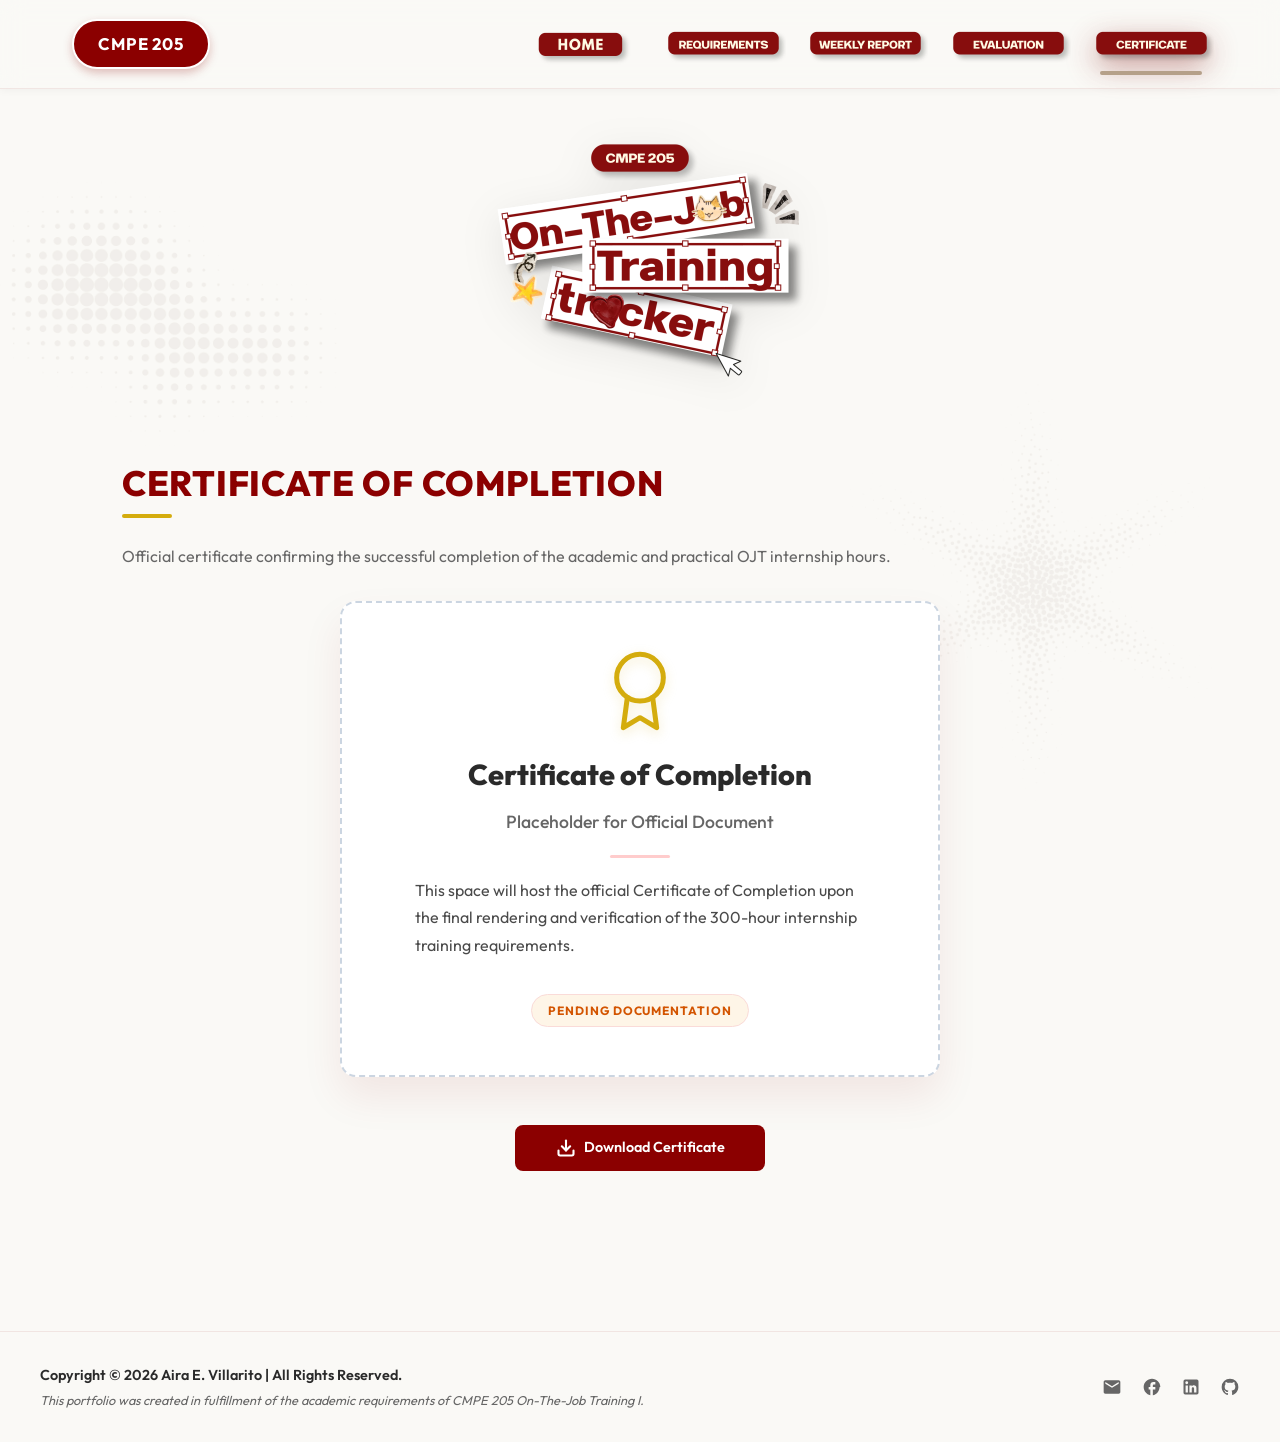
==== commit b6a79e07: "mobile responsiveness" ====
--- a/certificate.html
+++ b/certificate.html
@@ -51,7 +51,7 @@
     <!-- Certificate Section -->
     <section class="reveal">
       <h2 class="section-title">Certificate of Completion</h2>
-      <p style="color: var(--color-text-muted); margin-bottom: 2rem; text-align: center;">
+      <p style="color: var(--color-text-muted); margin-bottom: 2rem; text-align: left;">
         Official certificate confirming the successful completion of the academic and practical OJT internship hours.
       </p>
 
@@ -60,7 +60,8 @@
         <!-- Certificate Image Placeholder Card -->
         <div class="certificate-placeholder-card reveal reveal-delay-1">
           <div class="cert-placeholder-content">
-            <svg viewBox="0 0 24 24" fill="none" stroke="currentColor" stroke-width="1.5" stroke-linecap="round" stroke-linejoin="round" class="cert-placeholder-icon">
+            <svg viewBox="0 0 24 24" fill="none" stroke="currentColor" stroke-width="1.5" stroke-linecap="round"
+              stroke-linejoin="round" class="cert-placeholder-icon">
               <circle cx="12" cy="8" r="7"></circle>
               <polyline points="8.21 13.89 7 23 12 20 17 23 15.79 13.88"></polyline>
             </svg>
@@ -68,7 +69,8 @@
             <p class="cert-placeholder-subtitle">Placeholder for Official Document</p>
             <div class="cert-placeholder-divider"></div>
             <p class="cert-placeholder-desc">
-              This space will host the official Certificate of Completion upon the final rendering and verification of the 300-hour internship training requirements.
+              This space will host the official Certificate of Completion upon the final rendering and verification of
+              the 300-hour internship training requirements.
             </p>
             <span class="cert-placeholder-badge">PENDING DOCUMENTATION</span>
           </div>
@@ -76,8 +78,7 @@
 
         <!-- Download Action -->
         <a href="#" class="req-action-btn reveal reveal-delay-2"
-          style="max-width: 250px; width: 100%; margin-top: 1rem;"
-          id="download-certificate-btn">
+          style="max-width: 250px; width: 100%; margin-top: 1rem;" id="download-certificate-btn">
           <svg viewBox="0 0 24 24" fill="none" stroke="currentColor" stroke-width="2.5" stroke-linecap="round"
             stroke-linejoin="round" style="width: 20px; height: 20px;">
             <path d="M21 15v4a2 2 0 0 1-2 2H5a2 2 0 0 1-2-2v-4"></path>
@@ -109,8 +110,8 @@
           </svg>
         </a>
         <!-- Facebook -->
-        <a href="https://www.facebook.com/airavillarito21/" target="_blank" rel="noopener noreferrer" class="social-link"
-          aria-label="Facebook">
+        <a href="https://www.facebook.com/airavillarito21/" target="_blank" rel="noopener noreferrer"
+          class="social-link" aria-label="Facebook">
           <svg viewBox="0 0 24 24">
             <path
               d="M22 12c0-5.52-4.48-10-10-10S2 6.48 2 12c0 4.84 3.44 8.87 8 9.8V15H8v-3h2V9.5C10 7.57 11.57 6 13.5 6H16v3h-2c-.55 0-1 .45-1 1v2h3v3h-3v6.95c4.56-.93 8-4.96 8-9.75z" />
@@ -125,7 +126,8 @@
           </svg>
         </a>
         <!-- GitHub -->
-        <a href="https://github.com/ventyunquarters" target="_blank" rel="noopener noreferrer" class="social-link" aria-label="GitHub">
+        <a href="https://github.com/ventyunquarters" target="_blank" rel="noopener noreferrer" class="social-link"
+          aria-label="GitHub">
           <svg viewBox="0 0 24 24">
             <path
               d="M12 2A10 10 0 0 0 2 12c0 4.42 2.87 8.17 6.84 9.5.5.08.66-.23.66-.5v-1.69c-2.77.6-3.36-1.34-3.36-1.34-.46-1.16-1.11-1.47-1.11-1.47-.9-.62.07-.6.07-.6 1 .07 1.53 1.03 1.53 1.03.9 1.52 2.34 1.07 2.91.83.1-.65.35-1.09.63-1.34-2.22-.25-4.55-1.11-4.55-4.92 0-1.11.38-2 1.03-2.71-.1-.25-.45-1.29.1-2.64 0 0 .84-.27 2.75 1.02.79-.22 1.65-.33 2.5-.33.85 0 1.71.11 2.5.33 1.91-1.29 2.75-1.02 2.75-1.02.55 1.35.2 2.39.1 2.64.65.71 1.03 1.6 1.03 2.71 0 3.82-2.34 4.66-4.57 4.91.36.31.69.92.69 1.85V21c0 .27.16.59.67.5C19.14 20.16 22 16.42 22 12A10 10 0 0 0 12 2z" />
--- a/style.css
+++ b/style.css
@@ -72,7 +72,8 @@
   width: 100%;
   height: 100%;
   pointer-events: none;
-  z-index: -1;
+  z-index: -9999;
+  /* Absolute lowest stacking context to sit behind all elements */
   overflow: hidden;
 }
 
@@ -82,18 +83,19 @@
   left: -5%;
   width: 35%;
   max-width: 500px;
-  opacity: 0.08;
-  animation: slow-rotate 60s linear infinite;
+  opacity: 0.12;
+  /* Increased opacity slightly for clearer visibility */
 }
 
 .pattern-star {
   position: absolute;
   bottom: 10%;
-  right: -5%;
+  right: 2%;
+  /* Brought slightly inward so it doesn't get cut off on the right */
   width: 35%;
   max-width: 500px;
-  opacity: 0.08;
-  animation: float-slow 15s ease-in-out infinite alternate;
+  opacity: 0.12;
+  /* Increased opacity slightly for clearer visibility */
 }
 
 /* Header & Navigation */
@@ -116,6 +118,20 @@
   display: flex;
   justify-content: space-between;
   align-items: center;
+}
+
+/* Display visibility helpers */
+.mobile-only {
+  display: none !important;
+}
+
+.desktop-only {
+  display: block !important;
+}
+
+/* Hide Hamburger Menu on Desktop */
+.hamburger-menu {
+  display: none;
 }
 
 /* CMPE 205 Badge */
@@ -169,6 +185,11 @@
   transition: var(--transition-smooth);
 }
 
+.nav-btn-text {
+  display: none;
+  /* Hide text links on desktop */
+}
+
 .nav-item:hover {
   background-color: transparent;
   transform: translateY(-2px);
@@ -218,9 +239,10 @@
   text-align: center;
   margin-bottom: 3.5rem;
   display: flex;
-  flex-direction: column;
+  flex-direction: row;
   align-items: center;
   justify-content: center;
+  gap: 2.5rem;
 }
 
 .logo-img {
@@ -618,6 +640,9 @@
   padding: 0.7rem;
   border-radius: 8px;
   transition: var(--transition-smooth);
+  font-size: 0.9rem;
+  word-break: break-word;
+  text-align: center;
 }
 
 .req-action-btn:hover {
@@ -860,7 +885,7 @@
 
 /* Footer Section */
 footer {
-  background-color: var(--color-bg-white);
+  background-color: transparent;
   border-top: 1px solid rgba(139, 0, 0, 0.08);
   padding: 2rem;
   margin-top: auto;
@@ -1007,30 +1032,83 @@
    ========================================================================== */
 
 @media (max-width: 1024px) {
+  .mobile-only {
+    display: block !important;
+  }
+
+  .desktop-only {
+    display: none !important;
+  }
+
+  .title-section {
+    flex-wrap: nowrap !important;
+    /* Force logo and lanyard to remain side-by-side on same row */
+    gap: 1.5rem;
+    padding-top: 2rem;
+    align-items: center;
+    justify-content: center;
+  }
+
+  .logo-img {
+    width: 50%;
+    max-width: 400px;
+    /* Scaled up on tablet viewports */
+  }
+
+  .title-section .id-lanyard-wrapper.mobile-only {
+    display: block !important;
+    width: 30%;
+    max-width: 180px;
+    /* Scaled up on tablet viewports */
+    height: auto;
+    overflow: visible;
+    flex-shrink: 0;
+  }
+
+  .title-section .id-lanyard-wrapper.mobile-only .id-img {
+    position: relative;
+    top: auto;
+    left: auto;
+    width: 100%;
+    max-width: 180px;
+    height: auto;
+  }
+
   .profile-container {
     grid-template-columns: 240px 1fr;
     gap: 2rem;
   }
 
   .id-lanyard-wrapper {
-    grid-column: span 2;
-    justify-content: center;
-    margin-top: 2rem;
-    height: auto;
-    width: auto;
-  }
-
-  .id-img {
-    position: relative;
-    bottom: auto;
-    left: auto;
-    width: 100%;
-    max-width: 320px;
-    height: auto;
-  }
-}
-
-@media (max-width: 768px) {
+    display: none;
+    /* Hide desktop wrapper */
+  }
+
+  .req-grid {
+    grid-template-columns: repeat(auto-fill, minmax(200px, 1fr));
+    gap: 1.5rem;
+  }
+
+  .req-action-btn {
+    font-size: 0.8rem;
+    padding: 0.6rem 0.5rem;
+    gap: 0.3rem;
+  }
+
+  .req-card {
+    padding: 1.2rem;
+  }
+
+  .req-title {
+    font-size: 1.1rem;
+  }
+
+  .req-desc {
+    font-size: 0.85rem;
+  }
+}
+
+@media (max-width: 900px) {
   html {
     font-size: 15px;
   }
@@ -1040,28 +1118,121 @@
     gap: 2rem;
   }
 
+  /* Navbar Mobile Hamburger Layout */
   .navbar-container {
+    flex-direction: row;
+    justify-content: space-between;
+    align-items: center;
+    padding: 1rem 2rem;
+    position: relative;
+  }
+
+  .hamburger-menu {
+    display: flex;
     flex-direction: column;
-    gap: 1.2rem;
-    padding: 1.2rem;
-  }
-
+    justify-content: space-between;
+    width: 26px;
+    height: 18px;
+    background: transparent;
+    border: none;
+    cursor: pointer;
+    padding: 0;
+    z-index: 101;
+  }
+
+  .hamburger-menu span {
+    width: 100%;
+    height: 3px;
+    background-color: var(--color-primary);
+    border-radius: 2px;
+    transition: all 0.3s cubic-bezier(0.16, 1, 0.3, 1);
+  }
+
+  .hamburger-menu.active span:nth-child(1) {
+    transform: translateY(7.5px) rotate(45deg);
+  }
+
+  .hamburger-menu.active span:nth-child(2) {
+    opacity: 0;
+  }
+
+  .hamburger-menu.active span:nth-child(3) {
+    transform: translateY(-7.5px) rotate(-45deg);
+  }
+
+  /* Elegant Right-Aligned Compact Popover Menu */
   .nav-links {
-    flex-wrap: wrap;
+    display: none;
+    position: absolute;
+    top: calc(100% - 5px);
+    right: 2rem;
+    left: auto;
+    width: 220px;
+    background: rgba(250, 249, 246, 0.96);
+    backdrop-filter: blur(16px);
+    -webkit-backdrop-filter: blur(16px);
+    border: 1px solid rgba(139, 0, 0, 0.1);
+    border-radius: 12px;
+    flex-direction: column;
+    gap: 0.5rem;
+    padding: 0.8rem 0;
+    box-shadow: 0 10px 25px rgba(139, 0, 0, 0.1);
+    z-index: 99;
+  }
+
+  .nav-links.open {
+    display: flex;
+  }
+
+  .nav-item {
+    width: 100%;
+    max-width: none;
+    padding: 0.6rem 1rem;
     justify-content: center;
-    gap: 1.2rem;
-  }
-
-  .nav-item {
-    padding: 0.3rem 0.4rem;
+    border-radius: 0;
+    box-sizing: border-box;
+    transition: background-color 0.2s ease;
+    display: flex;
+  }
+
+  .nav-item::after {
+    display: none !important;
+    /* Hide long line indicators in vertical popover */
+  }
+
+  .nav-item:hover,
+  .nav-item.active {
+    background-color: rgba(139, 0, 0, 0.05);
+    /* Subtle hover overlay */
   }
 
   .nav-btn-img {
-    height: 28px;
+    display: none !important;
+    /* Hide dynamic image asset buttons inside hamburger dropdown */
+  }
+
+  .nav-btn-text {
+    display: inline-block !important;
+    /* Show dynamic text links inside hamburger dropdown */
+    color: var(--color-text-dark);
+    font-weight: 700;
+    font-size: 0.95rem;
+    text-transform: uppercase;
+    letter-spacing: 0.05em;
+    transition: color 0.2s ease;
+    text-align: center;
+  }
+
+  .nav-item:hover .nav-btn-text,
+  .nav-item.active .nav-btn-text {
+    color: var(--color-primary);
+    /* Highlight active/hover page text in burgundy */
   }
 
   .logo-img {
-    max-width: 320px;
+    width: 60%;
+    max-width: 240px;
+    /* Synchronized relative scaling */
   }
 
   .profile-container {
@@ -1085,43 +1256,113 @@
     flex-wrap: wrap;
   }
 
-  .id-lanyard-wrapper {
-    grid-column: span 1;
-    height: auto;
-    width: auto;
-  }
-
   .footer-content {
     flex-direction: column;
     text-align: center;
   }
+
+  /* Centered Weekly Report Preview Dialog on Mobile */
+  .report-preview-overlay {
+    bottom: 0 !important;
+    right: 0 !important;
+    left: 0 !important;
+    top: 0 !important;
+    width: 100vw !important;
+    height: 100vh !important;
+    background: rgba(0, 0, 0, 0.4);
+    backdrop-filter: blur(4px);
+    -webkit-backdrop-filter: blur(4px);
+    display: flex;
+    align-items: center;
+    justify-content: center;
+    z-index: 2000;
+  }
+
+  .preview-widget {
+    width: 340px;
+    height: 420px;
+    margin: auto;
+    transform: scale(0.9);
+    transform-origin: center;
+  }
 }
 
 @media (max-width: 480px) {
   .report-grid {
-    grid-template-columns: 1fr;
-    gap: 1.5rem;
-  }
-
-  .nav-links {
-    gap: 0.8rem;
-  }
-
-  .nav-item {
-    padding: 0.2rem 0.3rem;
-  }
-
-  .nav-btn-img {
-    height: 22px;
+    grid-template-columns: repeat(2, 1fr);
+    gap: 1rem;
+  }
+
+  .report-card {
+    padding: 1rem;
+  }
+
+  .report-icon-container {
+    width: 65px;
+    height: 65px;
+    margin: 0.3rem auto 0.8rem auto;
+    display: flex;
+    align-items: center;
+    justify-content: center;
+    overflow: visible;
+  }
+
+  .css-cardboard-box {
+    transform: scale(0.7);
+    transform-origin: center center;
+  }
+
+  .report-week {
+    font-size: 1rem;
+  }
+
+  .report-date {
+    font-size: 0.75rem;
   }
 
   .section-title {
     font-size: 1.8rem;
+  }
+
+  .logo-img {
+    width: 60% !important;
+    max-width: 220px !important;
+  }
+
+  .title-section .id-lanyard-wrapper.mobile-only {
+    width: 35% !important;
+    max-width: 110px !important;
+    /* Scale lanyard down for skinny mobile viewports like iPhone XR */
+  }
+
+  .title-section .id-lanyard-wrapper.mobile-only .id-img {
+    max-width: 110px !important;
   }
 
   .pdf-placeholder-card {
     width: 220px;
     height: 300px;
+  }
+
+  .evaluation-container {
+    gap: 2rem;
+    margin-top: 2rem;
+  }
+
+  .certificate-placeholder-card {
+    padding: 2rem 1.2rem;
+  }
+
+  .cert-placeholder-title {
+    font-size: 1.4rem;
+  }
+
+  .cert-placeholder-subtitle {
+    font-size: 1rem;
+  }
+
+  .preview-widget {
+    transform: scale(0.8);
   }
 }
 
@@ -1181,18 +1422,22 @@
 /* Cardboard Box (Outer layers) */
 .box-back-wall {
   position: absolute;
-  bottom: 31.4px; /* Shifted up by skew height (80px * tan(15deg)) to align with back corner */
-  left: 45px; /* Trimmed to start behind the folder's left edge */
-  width: 300px; /* Adjusted to end at the back-right corner of 345px */
+  bottom: 31.4px;
+  /* Shifted up by skew height (80px * tan(15deg)) to align with back corner */
+  left: 45px;
+  /* Trimmed to start behind the folder's left edge */
+  width: 300px;
+  /* Adjusted to end at the back-right corner of 345px */
   height: 160px;
   background: linear-gradient(180deg, #b07e50, #98653a);
   border-radius: 4px;
-  box-shadow: inset 0 -10px 20px rgba(0,0,0,0.2);
+  box-shadow: inset 0 -10px 20px rgba(0, 0, 0, 0.2);
   z-index: 1;
 }
 
 .box-back-side {
-  display: none; /* Merged into box-back-wall for clean horizontal back edge */
+  display: none;
+  /* Merged into box-back-wall for clean horizontal back edge */
 }
 
 .box-body-side {
@@ -1204,7 +1449,8 @@
   background-color: #b59975;
   transform: skewY(-15deg);
   transform-origin: left bottom;
-  z-index: 4; /* front of folder */
+  z-index: 4;
+  /* front of folder */
   border-radius: 0 0 4px 0;
   box-shadow: 2px 2px 5px rgba(0, 0, 0, 0.15);
 }
@@ -1225,7 +1471,8 @@
   padding-top: 20px;
   border-left: 1px solid #9e6d40;
   border-bottom: 1px solid #9e6d40;
-  z-index: 4; /* front of folder */
+  z-index: 4;
+  /* front of folder */
 }
 
 .box-body-front .body-handle {
@@ -1275,17 +1522,20 @@
 .preview-folder-wrapper {
   position: absolute;
   bottom: 25px;
-  left: 45px; /* Scooched to the right to prevent overflowing the left edge of the box */
+  left: 45px;
+  /* Scooched to the right to prevent overflowing the left edge of the box */
   width: 260px;
   height: 270px;
   z-index: 3;
-  transform: translateY(210px); /* Hidden deep inside the box body when closed */
+  transform: translateY(210px);
+  /* Hidden deep inside the box body when closed */
   transition: transform 0.6s cubic-bezier(0.16, 1, 0.3, 1);
 }
 
 /* Slide out animation when visible - protrudes nicely to the top */
 .report-preview-overlay.visible .preview-folder-wrapper {
-  transform: translateY(-120px); /* Protrudes high above the box rim */
+  transform: translateY(-120px);
+  /* Protrudes high above the box rim */
 }
 
 /* Hover effect on folder - pop up more and light shadow */
@@ -1711,6 +1961,7 @@
   color: #4a4a4a;
   line-height: 1.7;
   max-width: 450px;
+  text-align: left;
 }
 
 .cert-placeholder-badge {
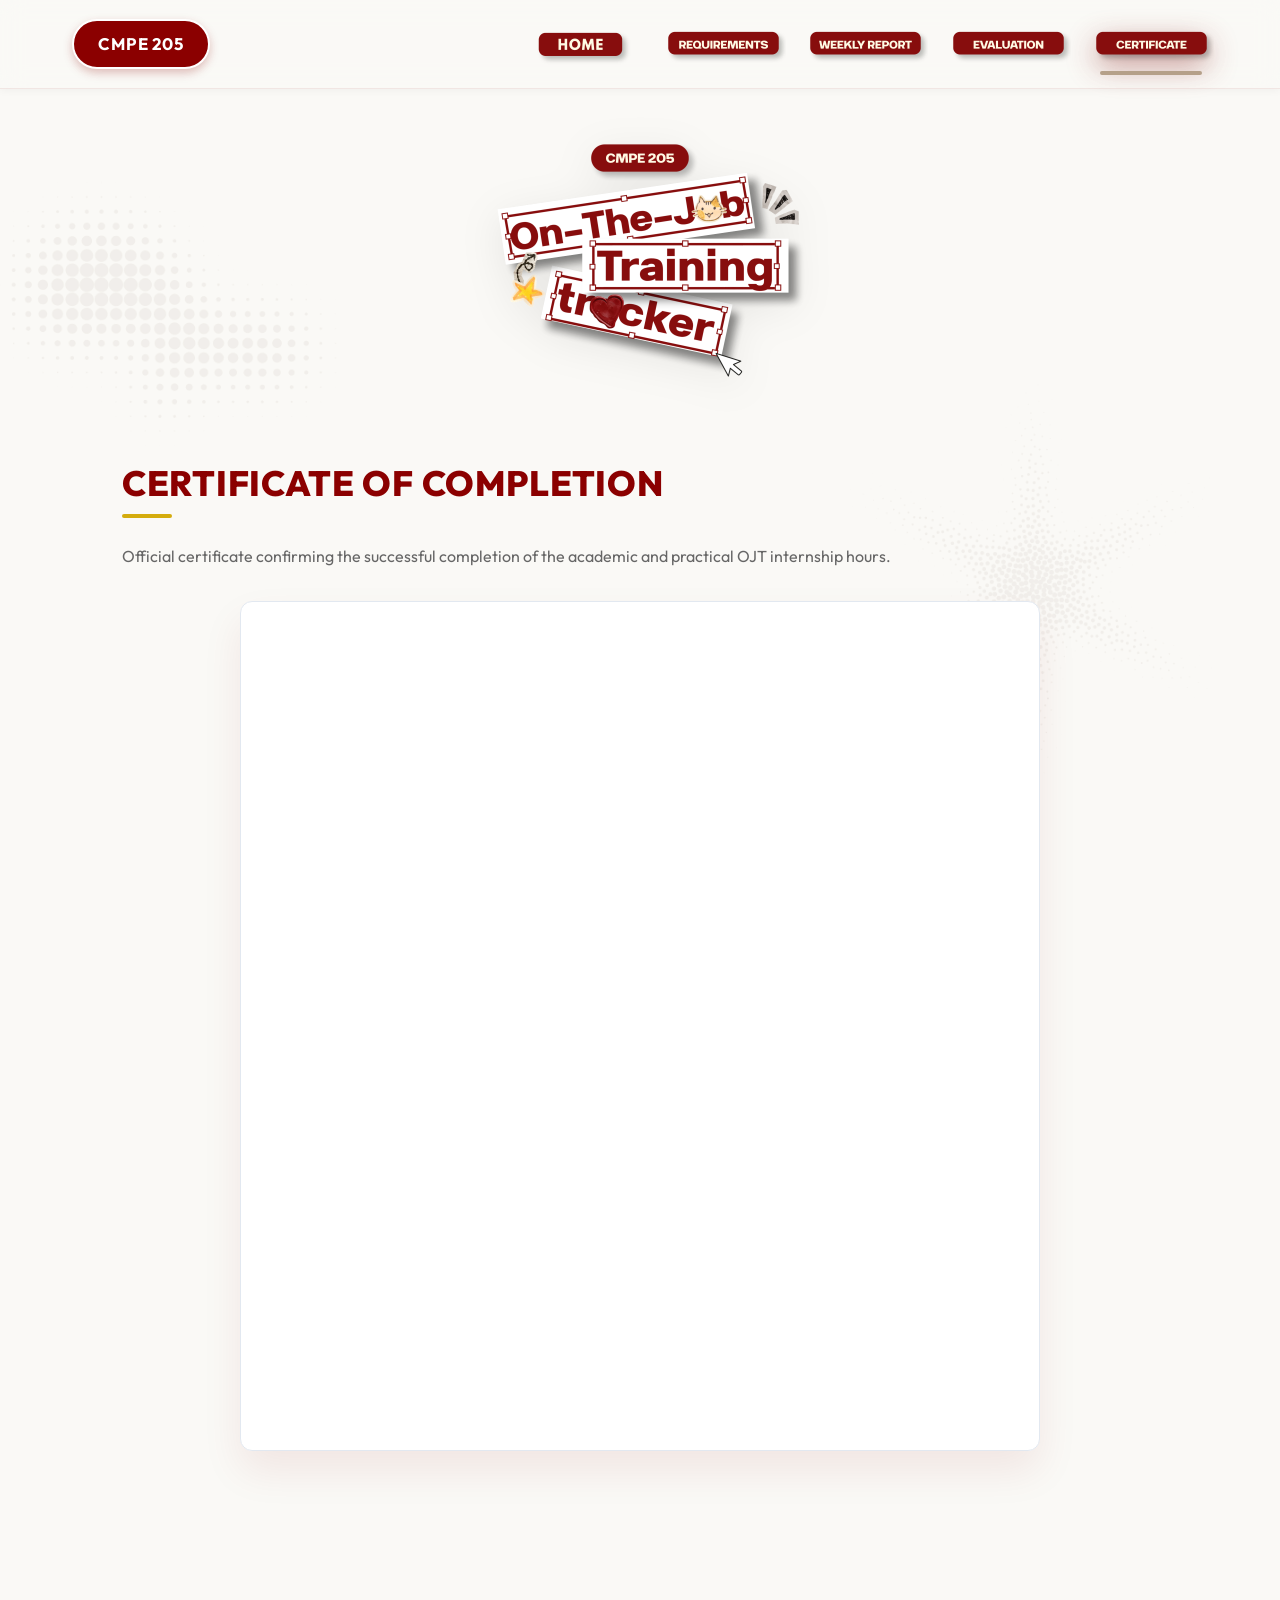
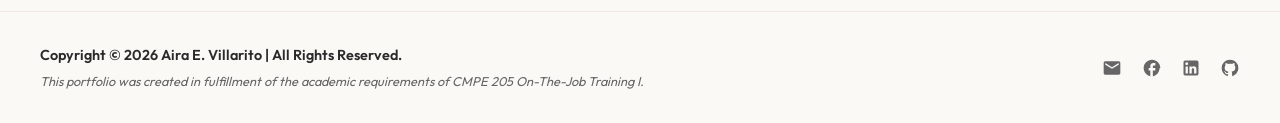
==== commit 8c3f2ff6: "certificate of completion" ====
--- a/certificate.html
+++ b/certificate.html
@@ -55,38 +55,20 @@
         Official certificate confirming the successful completion of the academic and practical OJT internship hours.
       </p>
 
-      <div class="certificate-container">
-
-        <!-- Certificate Image Placeholder Card -->
-        <div class="certificate-placeholder-card reveal reveal-delay-1">
-          <div class="cert-placeholder-content">
-            <svg viewBox="0 0 24 24" fill="none" stroke="currentColor" stroke-width="1.5" stroke-linecap="round"
-              stroke-linejoin="round" class="cert-placeholder-icon">
-              <circle cx="12" cy="8" r="7"></circle>
-              <polyline points="8.21 13.89 7 23 12 20 17 23 15.79 13.88"></polyline>
-            </svg>
-            <h3 class="cert-placeholder-title">Certificate of Completion</h3>
-            <p class="cert-placeholder-subtitle">Placeholder for Official Document</p>
-            <div class="cert-placeholder-divider"></div>
-            <p class="cert-placeholder-desc">
-              This space will host the official Certificate of Completion upon the final rendering and verification of
-              the 300-hour internship training requirements.
-            </p>
-            <span class="cert-placeholder-badge">PENDING DOCUMENTATION</span>
-          </div>
+<div class="certificate-container">
+        
+        <!-- Direct Certificate PDF Display -->
+        <div class="certificate-frame reveal reveal-delay-1" style="padding: 0; height: 850px; overflow: hidden;">
+          <iframe 
+            src="pdf/SYSU_Certificate_of_Completion.pdf" 
+            width="100%" 
+            height="100%" 
+            style="border: none; display: block;"
+            title="Certificate of Recognition">
+          </iframe>
         </div>
 
-        <!-- Download Action -->
-        <a href="#" class="req-action-btn reveal reveal-delay-2"
-          style="max-width: 250px; width: 100%; margin-top: 1rem;" id="download-certificate-btn">
-          <svg viewBox="0 0 24 24" fill="none" stroke="currentColor" stroke-width="2.5" stroke-linecap="round"
-            stroke-linejoin="round" style="width: 20px; height: 20px;">
-            <path d="M21 15v4a2 2 0 0 1-2 2H5a2 2 0 0 1-2-2v-4"></path>
-            <polyline points="7 10 12 15 17 10"></polyline>
-            <line x1="12" y1="15" x2="12" y2="3"></line>
-          </svg>
-          <span>Download Certificate</span>
-        </a>
+      </div>
 
       </div>
     </section>
--- a/style.css
+++ b/style.css
@@ -73,7 +73,6 @@
   height: 100%;
   pointer-events: none;
   z-index: -9999;
-  /* Absolute lowest stacking context to sit behind all elements */
   overflow: hidden;
 }
 
@@ -84,18 +83,15 @@
   width: 35%;
   max-width: 500px;
   opacity: 0.12;
-  /* Increased opacity slightly for clearer visibility */
 }
 
 .pattern-star {
   position: absolute;
   bottom: 10%;
   right: 2%;
-  /* Brought slightly inward so it doesn't get cut off on the right */
   width: 35%;
   max-width: 500px;
   opacity: 0.12;
-  /* Increased opacity slightly for clearer visibility */
 }
 
 /* Header & Navigation */
@@ -177,9 +173,7 @@
 
 .nav-btn-img {
   height: 75px;
-  /* Enlarge the button asset significantly */
   margin: -18px -12px;
-  /* Pull margins inward to offset the transparent padding of the PNG */
   width: auto;
   display: block;
   transition: var(--transition-smooth);
@@ -187,7 +181,6 @@
 
 .nav-btn-text {
   display: none;
-  /* Hide text links on desktop */
 }
 
 .nav-item:hover {
@@ -335,6 +328,93 @@
   opacity: 0.7;
 }
 
+/* #ProgressBar Container card for the progress layout. Container card for the progress layout */
+.progress-card-container {
+  background: #ffffff;
+  border-radius: 16px;
+  padding: 24px;
+  max-width: 100%; /* Matches your text boundary alignment */
+  margin: 20px 0 40px 0;
+  box-shadow: 0 10px 30px rgba(0, 0, 0, 0.04);
+  border: 1px solid rgba(0, 0, 0, 0.02);
+  box-sizing: border-box;
+}
+
+/* Flex row for labels and metrics */
+.progress-card-meta {
+  display: flex;
+  justify-content: space-between;
+  align-items: center;
+  margin-bottom: 14px;
+}
+
+.progress-card-status {
+  font-size: 0.95rem;
+  font-weight: 500;
+  color: #666666;
+  text-transform: uppercase;
+  letter-spacing: 0.5px;
+}
+
+.progress-card-metrics {
+  font-size: 1.05rem;
+  color: #333333;
+}
+
+.progress-card-metrics strong {
+  color: #7A0016; /* Theme maroon */
+  font-size: 1.2rem;
+}
+
+/* Small visual pill badge for percentage */
+.percent-badge {
+  background-color: rgba(122, 0, 22, 0.08);
+  color: #7A0016;
+  padding: 3px 8px;
+  border-radius: 20px;
+  font-weight: 700;
+  font-size: 0.85rem;
+  margin-left: 6px;
+  display: inline-block;
+  vertical-align: middle;
+}
+
+/* The light gray outer bar track */
+.progress-card-track {
+  width: 100%;
+  height: 16px;
+  background-color: #F2F2F2;
+  border-radius: 50px;
+  overflow: hidden;
+  position: relative;
+  box-shadow: inset 0 2px 4px rgba(0, 0, 0, 0.06);
+}
+
+/* The active colored inner progress bar fill */
+.progress-card-fill {
+  height: 100%;
+  background: linear-gradient(90deg, #A71D32, #7A0016); /* Maroon gradient matching header */
+  border-radius: 50px;
+  box-shadow: 0 2px 6px rgba(122, 0, 22, 0.2);
+  position: relative;
+  transition: width 0.8s cubic-bezier(0.4, 0, 0.2, 1);
+}
+
+/* Optional subtle light reflection effect on the bar fill */
+.progress-card-fill::after {
+  content: '';
+  position: absolute;
+  top: 0;
+  left: 0;
+  right: 0;
+  bottom: 0;
+  background: linear-gradient(
+    to bottom,
+    rgba(255, 255, 255, 0.15) 0%,
+    rgba(255, 255, 255, 0) 100%
+  );
+}
+
 /* Profile Content */
 .profile-bio {
   display: flex;
@@ -384,11 +464,8 @@
 .id-img {
   position: absolute;
   top: -580px;
-  /* Shifted significantly higher to align lanyard top with navbar bottom */
   left: -20px;
-  /* Position card and lanyard relative to wrapper */
   width: 630px;
-  /* Enlarged significantly as requested */
   max-width: none;
   height: auto;
   object-fit: contain;
@@ -418,7 +495,6 @@
   height: 360px;
   background-color: var(--color-bg-white);
   border-radius: 8px 16px 16px 8px;
-  /* mimicking book fold on right */
   box-shadow: var(--shadow-pdf);
   position: relative;
   cursor: pointer;
@@ -428,11 +504,9 @@
   flex-direction: column;
   border: 1px solid rgba(0, 0, 0, 0.08);
   border-left: 5px solid var(--color-primary);
-  /* Spine look */
 }
 
 .pdf-placeholder-card::before {
-  /* Book page effect on right side */
   content: '';
   position: absolute;
   right: 0;
@@ -440,11 +514,6 @@
   bottom: 0;
   width: 4px;
   background: linear-gradient(to left, rgba(0, 0, 0, 0.05), transparent);
-}
-
-.pdf-placeholder-card:hover {
-  transform: translateY(-12px) rotate(-1deg);
-  box-shadow: 0 25px 50px rgba(139, 0, 0, 0.15), 0 10px 25px rgba(0, 0, 0, 0.1);
 }
 
 .pdf-header-bar {
@@ -539,6 +608,12 @@
   stroke-width: 1.5;
 }
 
+/* Hover effect for interactive PDF cards */
+.pdf-placeholder-card:hover {
+  transform: translateY(-12px) rotate(-1deg);
+  box-shadow: 0 25px 50px rgba(139, 0, 0, 0.15), 0 10px 25px rgba(0, 0, 0, 0.1);
+}
+
 /* Download Overlay */
 .pdf-download-overlay {
   position: absolute;
@@ -574,6 +649,16 @@
   font-size: 0.95rem;
   letter-spacing: 0.05em;
   text-transform: uppercase;
+}
+
+/* Company Profile card on home page */
+#company-profile-pdf {
+  cursor: default;
+}
+
+#company-profile-pdf:hover {
+  transform: none;
+  box-shadow: var(--shadow-pdf);
 }
 
 /* Requirements Page Elements */
@@ -614,6 +699,11 @@
 .req-status-badge.completed {
   background-color: #e8f8f5;
   color: #117a65;
+}
+
+.req-status-badge.processing {
+    background-color: #fff3cd; /* Light yellow background */
+    color: #856404;            /* Darker golden/brown text for readability */
 }
 
 .req-title {
@@ -641,7 +731,7 @@
   border-radius: 8px;
   transition: var(--transition-smooth);
   font-size: 0.9rem;
-  word-break: break-word;
+  white-space: nowrap;
   text-align: center;
 }
 
@@ -1041,37 +1131,42 @@
   }
 
   .title-section {
-    flex-wrap: nowrap !important;
-    /* Force logo and lanyard to remain side-by-side on same row */
-    gap: 1.5rem;
+    position: relative;
+    flex-direction: column;
+    gap: 0;
     padding-top: 2rem;
     align-items: center;
     justify-content: center;
   }
 
   .logo-img {
-    width: 50%;
-    max-width: 400px;
-    /* Scaled up on tablet viewports */
-  }
-
-  .title-section .id-lanyard-wrapper.mobile-only {
+    width: 65%;
+    max-width: 420px;
+  }
+
+  /* ID lanyard as fixed background decoration */
+  .bg-patterns .id-lanyard-wrapper.mobile-only {
     display: block !important;
-    width: 30%;
-    max-width: 180px;
-    /* Scaled up on tablet viewports */
+    position: absolute;
+    top: 2%;
+    right: -10%;
+    width: auto;
+    max-width: none;
     height: auto;
     overflow: visible;
-    flex-shrink: 0;
-  }
-
-  .title-section .id-lanyard-wrapper.mobile-only .id-img {
+    opacity: 0.6;
+    pointer-events: none;
+  }
+
+  .bg-patterns .id-lanyard-wrapper.mobile-only .id-img {
     position: relative;
     top: auto;
     left: auto;
-    width: 100%;
-    max-width: 180px;
+    width: 750px;
+    max-width: none;
     height: auto;
+    filter: drop-shadow(0 10px 20px rgba(0, 0, 0, 0.08));
+    animation: none;
   }
 
   .profile-container {
@@ -1081,7 +1176,6 @@
 
   .id-lanyard-wrapper {
     display: none;
-    /* Hide desktop wrapper */
   }
 
   .req-grid {
@@ -1160,7 +1254,7 @@
     transform: translateY(-7.5px) rotate(-45deg);
   }
 
-  /* Elegant Right-Aligned Compact Popover Menu */
+  /* Right-Aligned Pop-over Menu */
   .nav-links {
     display: none;
     position: absolute;
@@ -1203,17 +1297,14 @@
   .nav-item:hover,
   .nav-item.active {
     background-color: rgba(139, 0, 0, 0.05);
-    /* Subtle hover overlay */
   }
 
   .nav-btn-img {
     display: none !important;
-    /* Hide dynamic image asset buttons inside hamburger dropdown */
   }
 
   .nav-btn-text {
     display: inline-block !important;
-    /* Show dynamic text links inside hamburger dropdown */
     color: var(--color-text-dark);
     font-weight: 700;
     font-size: 0.95rem;
@@ -1230,9 +1321,8 @@
   }
 
   .logo-img {
-    width: 60%;
-    max-width: 240px;
-    /* Synchronized relative scaling */
+    width: 70%;
+    max-width: 300px;
   }
 
   .profile-container {
@@ -1325,18 +1415,16 @@
   }
 
   .logo-img {
-    width: 60% !important;
-    max-width: 220px !important;
-  }
-
-  .title-section .id-lanyard-wrapper.mobile-only {
-    width: 35% !important;
-    max-width: 110px !important;
-    /* Scale lanyard down for skinny mobile viewports like iPhone XR */
-  }
-
-  .title-section .id-lanyard-wrapper.mobile-only .id-img {
-    max-width: 110px !important;
+    width: 75% !important;
+    max-width: 260px !important;
+  }
+
+  .bg-patterns .id-lanyard-wrapper.mobile-only {
+    right: -12% !important;
+  }
+
+  .bg-patterns .id-lanyard-wrapper.mobile-only .id-img {
+    width: 420px !important;
   }
 
   .pdf-placeholder-card {
@@ -1423,11 +1511,8 @@
 .box-back-wall {
   position: absolute;
   bottom: 31.4px;
-  /* Shifted up by skew height (80px * tan(15deg)) to align with back corner */
   left: 45px;
-  /* Trimmed to start behind the folder's left edge */
   width: 300px;
-  /* Adjusted to end at the back-right corner of 345px */
   height: 160px;
   background: linear-gradient(180deg, #b07e50, #98653a);
   border-radius: 4px;
@@ -1437,7 +1522,6 @@
 
 .box-back-side {
   display: none;
-  /* Merged into box-back-wall for clean horizontal back edge */
 }
 
 .box-body-side {
@@ -1450,7 +1534,6 @@
   transform: skewY(-15deg);
   transform-origin: left bottom;
   z-index: 4;
-  /* front of folder */
   border-radius: 0 0 4px 0;
   box-shadow: 2px 2px 5px rgba(0, 0, 0, 0.15);
 }
@@ -1472,7 +1555,6 @@
   border-left: 1px solid #9e6d40;
   border-bottom: 1px solid #9e6d40;
   z-index: 4;
-  /* front of folder */
 }
 
 .box-body-front .body-handle {
@@ -1518,27 +1600,24 @@
   margin-top: 2px;
 }
 
-/* Manila File Folder - Sized prominently to protrude above the open box */
+/* Manila File Folder */
 .preview-folder-wrapper {
   position: absolute;
   bottom: 25px;
   left: 45px;
-  /* Scooched to the right to prevent overflowing the left edge of the box */
   width: 260px;
   height: 270px;
   z-index: 3;
   transform: translateY(210px);
-  /* Hidden deep inside the box body when closed */
   transition: transform 0.6s cubic-bezier(0.16, 1, 0.3, 1);
 }
 
 /* Slide out animation when visible - protrudes nicely to the top */
 .report-preview-overlay.visible .preview-folder-wrapper {
   transform: translateY(-120px);
-  /* Protrudes high above the box rim */
-}
-
-/* Hover effect on folder - pop up more and light shadow */
+}
+
+/* Hover effect on folder */
 .preview-folder-wrapper:hover {
   transform: translateY(-135px) scale(1.02);
 }
@@ -1768,6 +1847,36 @@
   50% {
     transform: translateY(-6px);
   }
+}
+
+/* The main container for the file or folder card */
+.file-card {
+    position: relative;
+    overflow: hidden;
+    cursor: pointer;
+}
+
+/* The initial hidden state of the overlay with your red background theme */
+.file-overlay {
+    position: absolute;
+    top: 0;
+    left: 0;
+    width: 100%;
+    height: 100%;
+    background-color: rgba(220, 38, 38, 0.9); /* Animated red background style */
+    display: flex;
+    justify-content: center;
+    align-items: center;
+    color: #ffffff;
+    opacity: 0;
+    transform: translateY(100%); /* Creates a slide-up effect; can switch to scale() or omit for a simple fade */
+    transition: opacity 0.3s ease, transform 0.3s ease;
+}
+
+/* The trigger that activates the animation when the file card is hovered */
+.file-card:hover .file-overlay {
+    opacity: 1;
+    transform: translateY(0);
 }
 
 /* Card 3D CSS Cardboard Box */
@@ -1974,4 +2083,501 @@
   border-radius: 50px;
   margin-top: 1rem;
   border: 1px solid #fadbd8;
+}
+
+/* Dark blurred layout background overlay */
+.pdf-modal-overlay {
+  display: none; 
+  position: fixed;
+  top: 0;
+  left: 0;
+  width: 100%;
+  height: 100%;
+  background: rgba(0, 0, 0, 0.4);
+  backdrop-filter: blur(5px);
+  z-index: 9999;
+  justify-content: center;
+  align-items: center;
+  padding: 20px;
+  box-sizing: border-box;
+}
+
+/* Modal activation class trigger */
+.pdf-modal-overlay.active {
+  display: flex;
+}
+
+/* White centered card structure */
+.pdf-modal-container {
+  background: #ffffff;
+  width: 100%;
+  max-width: 1050px;
+  height: 88vh;
+  border-radius: 16px;
+  display: flex;
+  flex-direction: column;
+  box-shadow: 0 24px 64px rgba(0, 0, 0, 0.15);
+  overflow: hidden;
+  animation: modalSlideUp 0.3s cubic-bezier(0.16, 1, 0.3, 1);
+}
+
+@keyframes modalSlideUp {
+  from { opacity: 0; transform: translateY(20px); }
+  to { opacity: 1; transform: translateY(0); }
+}
+
+/* Header Elements */
+.pdf-modal-header {
+  display: flex;
+  justify-content: space-between;
+  align-items: center;
+  padding: 18px 24px;
+  border-bottom: 1px solid #EDEDED;
+}
+
+.pdf-modal-title-group {
+  display: flex;
+  align-items: center;
+  gap: 14px;
+}
+
+.pdf-modal-icon-box {
+  background: rgba(122, 0, 22, 0.06);
+  color: #7A0016;
+  padding: 10px;
+  border-radius: 10px;
+  display: flex;
+  align-items: center;
+  justify-content: center;
+}
+
+.pdf-modal-title-group h3 {
+  margin: 0;
+  font-size: 1.2rem;
+  color: #1A1A1A;
+  font-weight: 700;
+}
+
+.pdf-modal-title-group p {
+  margin: 2px 0 0 0;
+  font-size: 0.85rem;
+  color: #777777;
+}
+
+.pdf-modal-close-btn {
+  background: #F3F3F3;
+  border: none;
+  font-size: 1.6rem;
+  width: 34px;
+  height: 34px;
+  border-radius: 50%;
+  cursor: pointer;
+  display: flex;
+  align-items: center;
+  justify-content: center;
+  color: #555555;
+  transition: all 0.2s ease;
+}
+
+.pdf-modal-close-btn:hover {
+  background: #EAEAEA;
+  color: #000000;
+}
+
+/* Embedded Frame Area */
+.pdf-modal-body {
+  flex: 1;
+  background: #F8F9FA;
+}
+
+#pdf-preview-frame {
+  width: 100%;
+  height: 100%;
+  display: block;
+}
+
+/* Footer Control Layout */
+.pdf-modal-footer {
+  display: flex;
+  justify-content: space-between;
+  align-items: center;
+  padding: 16px 24px;
+  border-top: 1px solid #EDEDED;
+  background: #ffffff;
+}
+
+.pdf-status-pill {
+  background: rgba(40, 167, 69, 0.1);
+  color: #28a745;
+  padding: 6px 14px;
+  border-radius: 30px;
+  font-size: 0.85rem;
+  font-weight: 600;
+  letter-spacing: 0.2px;
+}
+
+.pdf-open-tab-btn {
+  color: #7A0016;
+  text-decoration: none;
+  font-weight: 700;
+  font-size: 0.9rem;
+  transition: opacity 0.2s;
+}
+
+.pdf-open-tab-btn:hover {
+  text-decoration: underline;
+}
+
+/* Container for the dual Preview/Download buttons */
+.req-btn-group {
+  display: flex;
+  gap: 0.5rem;
+  width: 100%;
+  margin-top: auto; /* Aligns buttons perfectly at the bottom of the card */
+}
+
+/* Ensure <button> elements inherit the exact styling of your <a> action buttons */
+button.req-action-btn {
+  font: inherit;
+  color: inherit;
+  background: none;
+  border: none;
+  cursor: pointer;
+  display: inline-flex;
+  align-items: center;
+  justify-content: center;
+  width: 100%;
+}
+
+/* Custom styling and hover effects for the maroon Preview button */
+button.req-action-btn-preview {
+  background-color: #7A0016 !important;
+  color: #ffffff !important;
+  transition: background-color 0.2s ease, transform 0.2s ease;
+}
+
+button.req-action-btn-preview:hover {
+  background-color: #5a0010 !important; /* Slightly darker shade on hover */
+  transform: translateY(-1px);
+}
+
+.pdf-modal-close-btn {
+  background: none;
+  border: none;
+  font-size: 24px;
+  line-height: 1;
+  color: var(--color-text, #333);
+  cursor: pointer;
+  display: flex;
+  align-items: center;
+  justify-content: center;
+  width: 36px;
+  height: 36px;
+  border-radius: 50%;
+  transition: background-color 0.2s ease;
+  pointer-events: auto; /* Ensures browser registers clicks on this button */
+}
+
+.pdf-modal-close-btn:hover {
+  background-color: rgba(0, 0, 0, 0.05); /* Light circle background on hover */
+}
+
+
+/* ==========================================================================
+   MOBILE RESPONSIVENESS EXTENSIONS: PDF PREVIEW MODAL
+   ========================================================================== */
+
+@media (max-width: 768px) {
+  .pdf-modal-container {
+    max-width: 95%;
+    height: 82vh;
+  }
+}
+
+@media (max-width: 576px) {
+  .pdf-modal-overlay {
+    padding: 12px;
+  }
+
+  .pdf-modal-container {
+    max-width: 100%;
+    height: 92vh;
+    border-radius: 12px;
+  }
+
+  .pdf-modal-header {
+    padding: 12px 16px;
+  }
+
+  .pdf-modal-title-group {
+    gap: 8px;
+  }
+
+  .pdf-modal-icon-box {
+    padding: 6px;
+  }
+
+  .pdf-modal-title-group h3 {
+    font-size: 1rem;
+  }
+
+  .pdf-modal-title-group p {
+    font-size: 0.75rem;
+  }
+
+  .pdf-modal-footer {
+    padding: 12px 16px;
+    flex-direction: column;
+    align-items: flex-start;
+    gap: 10px;
+  }
+
+  .pdf-open-tab-btn {
+    width: 100%;
+    text-align: center;
+    padding: 6px 0;
+    background-color: rgba(122, 0, 22, 0.04);
+    border-radius: 6px;
+  }
+}
+
+/* 1. The document container must be relative so the overlay maps to its boundaries */
+.document-sheet {
+    position: relative;
+    border-radius: 8px; /* Matches the rounded corners of your document */
+    overflow: hidden;   /* Keeps the overlay strictly inside the document bounds */
+    cursor: pointer;
+}
+
+/* 2. The overlay covers the sheet entirely, hidden by default */
+.file-overlay {
+    position: absolute;
+    top: 0;
+    left: 0;
+    width: 100%;
+    height: 100%;
+    background-color: rgba(128, 0, 0, 0.9); /* Deep red theme matching the PUP colors */
+    display: flex;
+    justify-content: center;
+    align-items: center;
+    
+    /* Smooth transition states */
+    opacity: 0;
+    pointer-events: none; /* Prevents the overlay from blocking hover triggers prematurely */
+    transition: opacity 0.3s ease;
+    z-index: 10; /* Ensures it sits on top of the text and tables */
+}
+
+/* 3. Text styling for the overlay message */
+.overlay-text {
+    color: #ffffff;
+    font-weight: 600;
+    font-size: 1.1rem;
+    font-family: sans-serif;
+    letter-spacing: 0.5px;
+}
+
+/* 4. The Trigger: When hovering the sheet, fade in the red overlay */
+.document-sheet:hover .file-overlay {
+    opacity: 1;
+    pointer-events: auto;
+}
+/* Ensures the red block bounds itself to the paper sheet */
+#preview-document-sheet {
+    position: relative;
+    overflow: hidden;
+    cursor: pointer;
+}
+
+/* Hidden by default, absolute overlay covering the document */
+.file-overlay {
+    position: absolute;
+    top: 0;
+    left: 0;
+    width: 100%;
+    height: 100%;
+    background-color: rgba(128, 0, 0, 0.95); /* Deep red background color */
+    display: flex;
+    justify-content: center;
+    align-items: center;
+    opacity: 0;
+    pointer-events: none;
+    transition: opacity 0.25s ease;
+    z-index: 99; /* Higher than the sheet elements */
+}
+
+/* Styling for the text inside the overlay */
+.overlay-text {
+    color: #ffffff;
+    font-weight: 700;
+    font-size: 1.2rem;
+    font-family: system-ui, -apple-system, sans-serif;
+    letter-spacing: 0.5px;
+}
+
+/* Trigger: Turns the sheet red and reveals text on hover */
+#preview-document-sheet:hover .file-overlay {
+    opacity: 1;
+    pointer-events: auto;
+}
+
+/* Document Card Base Container */
+#preview-document-sheet {
+  position: relative; /* Constrains the absolute-positioned overlay inside this box */
+  width: 100%;        /* Adjust to match your grid/layout dimensions */
+  max-width: 280px;
+  height: 350px;
+  background-color: #ffffff;
+  border: 1px solid #e2e8f0;
+  border-radius: 6px;
+  box-shadow: 0 4px 6px -1px rgba(0, 0, 0, 0.1);
+  overflow: hidden;   /* Keeps the overlay rounded corners cleanly clipped */
+  cursor: pointer;
+}
+
+/* Hidden Overlay Setup */
+.file-overlay {
+  position: absolute;
+  top: 0;
+  left: 0;
+  width: 100%;
+  height: 100%;
+  background-color: rgba(0, 0, 0, 0.65); /* Dark semi-transparent mask */
+  display: flex;
+  justify-content: center;
+  align-items: center;
+  opacity: 0;                           /* Hidden by default */
+  transition: opacity 0.25s ease-in-out; /* Smooth fade effect */
+  z-index: 10;                          /* Sits on top of the text content */
+}
+
+/* Hover Action: Triggered from Parent Container */
+#preview-document-sheet:hover .file-overlay {
+  opacity: 1;
+}
+
+/* Text Inside Overlay */
+.overlay-text {
+  color: #ffffff;
+  font-weight: 700;
+  font-size: 0.95rem;
+  letter-spacing: 0.05em;
+  border: 2px solid #ffffff;
+  padding: 8px 16px;
+  border-radius: 4px;
+}
+
+/* Document Internal Styling */
+.mini-doc-container {
+  padding: 16px;
+  height: 100%;
+  display: flex;
+  flex-direction: column;
+}
+
+.mini-doc-header {
+  display: flex;
+  justify-content: space-between;
+  align-items: center;
+  border-bottom: 2px solid #800000; /* Maroon accent color */
+  padding-bottom: 6px;
+  margin-bottom: 12px;
+}
+
+.mini-pup-logo {
+  font-weight: 800;
+  color: #800000;
+  font-size: 1.1rem;
+}
+
+.mini-doc-dept {
+  font-size: 0.7rem;
+  color: #4a5568;
+  font-weight: 600;
+  text-align: right;
+}
+
+.mini-doc-body {
+  flex-grow: 1;
+  display: flex;
+  align-items: center;
+  justify-content: center;
+}
+
+.mini-doc-title {
+  font-size: 0.85rem;
+  font-weight: 600;
+  color: #2d3748;
+  text-align: center;
+}
+
+/* Weekly Report Status Badges */
+.report-status-badge {
+  display: inline-block;
+  font-size: 0.72rem;
+  font-weight: 700;
+  padding: 4px 12px;
+  border-radius: 50px;
+  text-transform: uppercase;
+  letter-spacing: 0.05em;
+  margin-bottom: 1rem;
+}
+
+.report-status-badge.uploaded {
+  background-color: #e8f8f5;
+  color: #117a65;
+}
+
+.report-status-badge.ongoing {
+  background-color: #fff3cd;
+  color: #856404;
+}
+
+/* Disabled Report Card Styles */
+.report-card.disabled-card {
+  opacity: 0.55;
+  cursor: not-allowed;
+  pointer-events: none; /* Prevents all click events and hover effects */
+  background-color: #fdfdfd;
+  box-shadow: none;
+}
+
+/* Optional: De-saturate the 3D box icon for a true disabled look */
+.report-card.disabled-card .css-cardboard-box {
+  filter: grayscale(80%);
+}
+
+/* Clean Flexbox Layout Fix */
+.report-grid {
+  display: flex !important;
+  flex-wrap: wrap !important;
+  justify-content: flex-start !important;
+  align-items: stretch !important;
+  gap: 2rem !important;
+  width: 100% !important;
+  max-width: 1200px !important;
+  margin: 0 auto !important;
+  padding: 1rem 0 !important;
+}
+
+/* Force each card to take up a solid 1/3rd of the container minus the gaps */
+.report-card {
+  flex: 0 0 calc(33.333% - 1.34rem) !important;
+  width: auto !important;
+  min-width: 250px !important;
+  box-sizing: border-box !important;
+}
+
+/* Responsive adjustment for mid-sized screens (2 per row) */
+@media (max-width: 992px) {
+  .report-card {
+    flex: 0 0 calc(50% - 1rem) !important;
+  }
+}
+
+/* Responsive adjustment for mobile viewports (1 per row) */
+@media (max-width: 600px) {
+  .report-card {
+    flex: 0 0 100% !important;
+  }
 }
